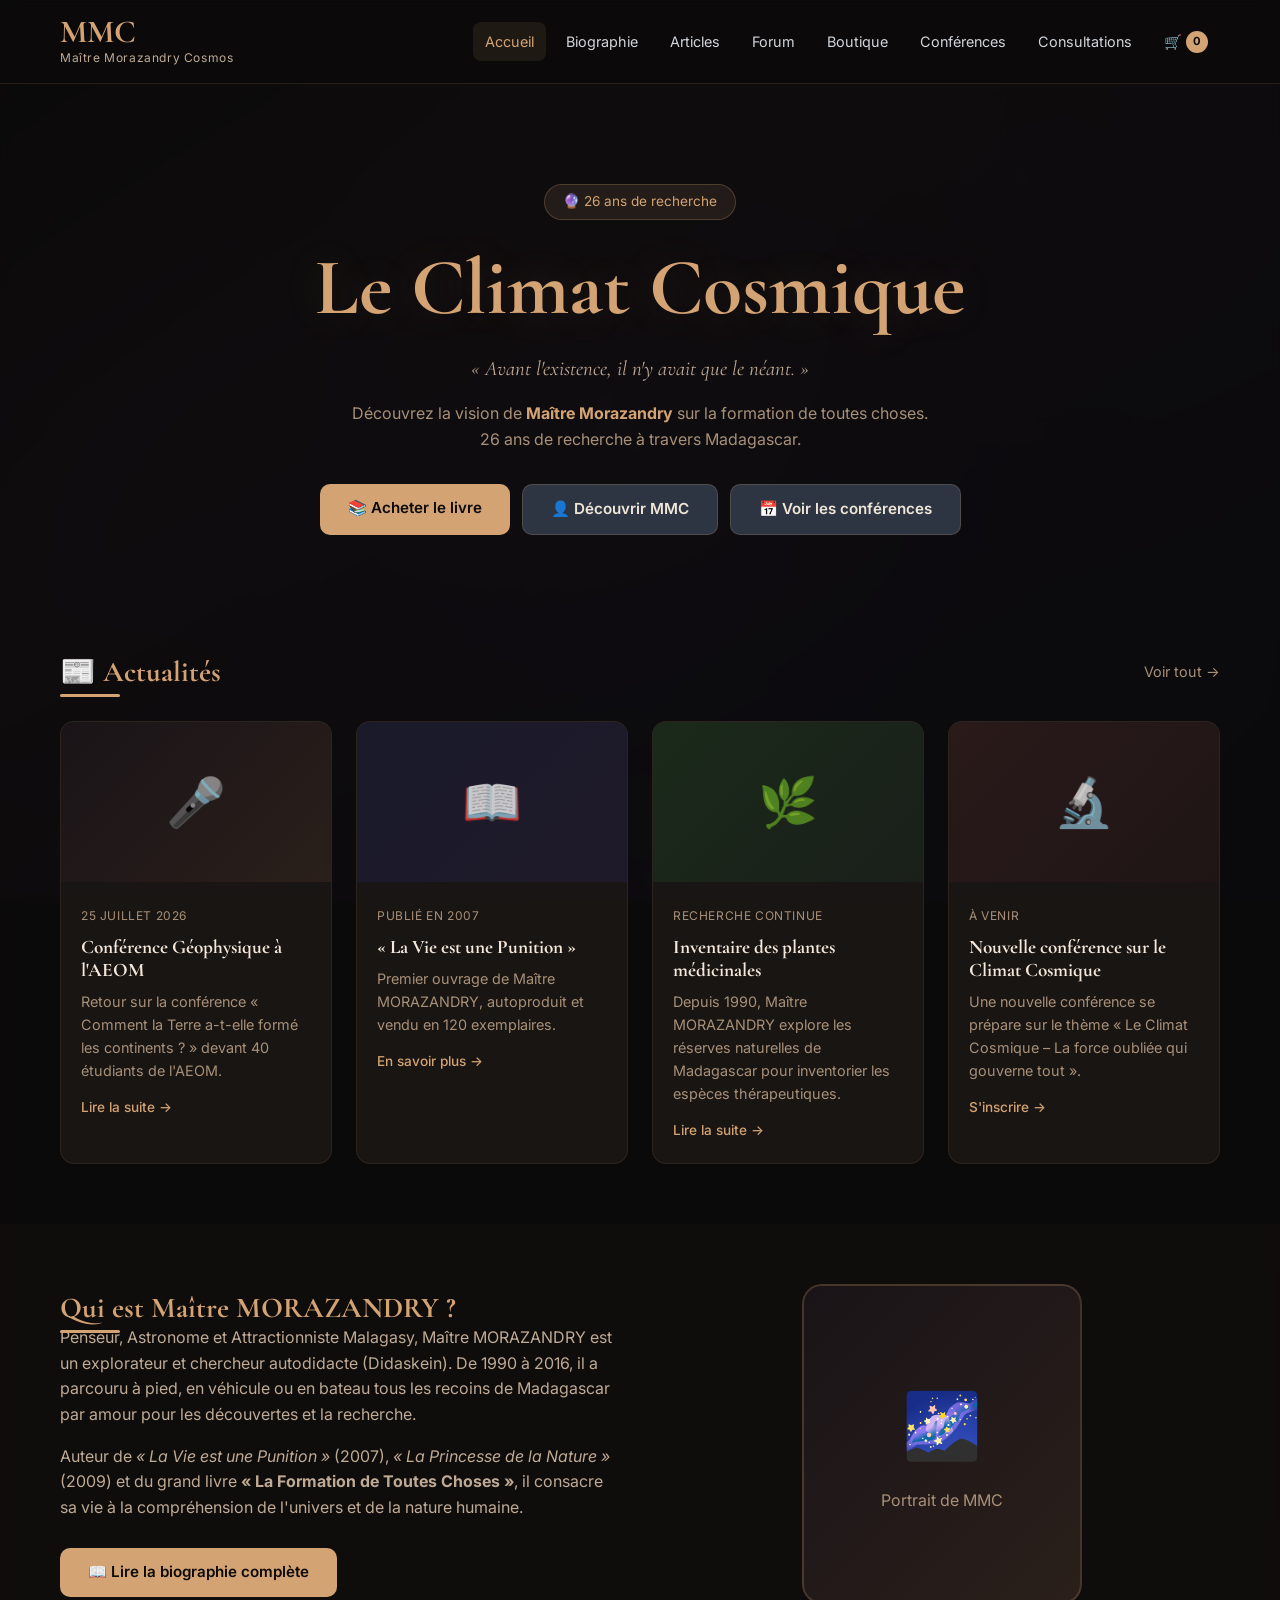
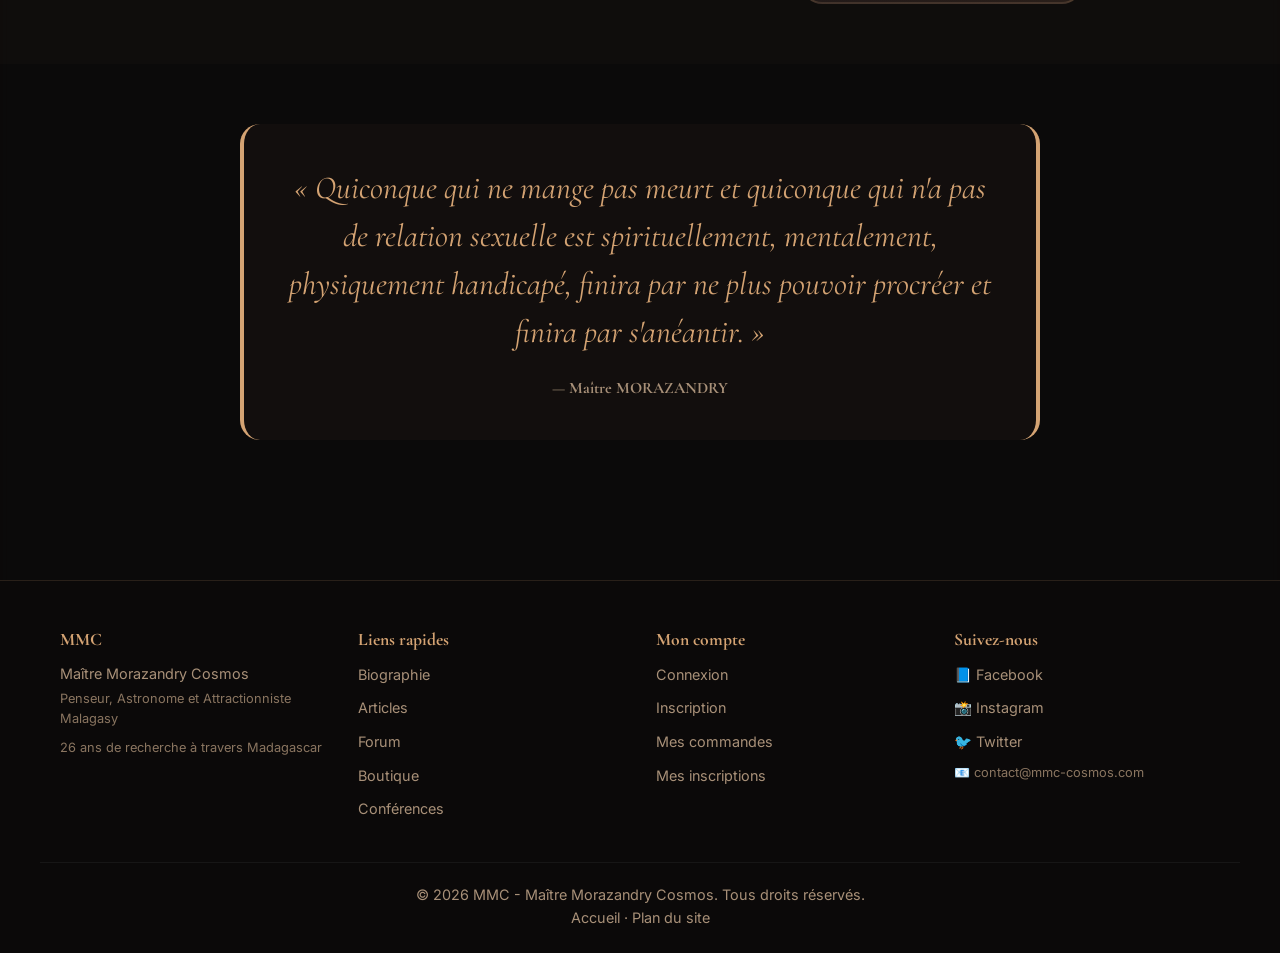
==== index.html @ 9c2a75f8 "Add files via upload" ====
<!DOCTYPE html>
<html lang="fr">
<head>
    <meta charset="UTF-8">
    <meta name="viewport" content="width=device-width, initial-scale=1.0">
    <meta name="description" content="MMC - Maître Morazandry Cosmos. Penseur, Astronome et Attractionniste Malagasy. 26 ans de recherche à travers Madagascar.">
    <meta name="keywords" content="Maître Morazandry, MMC, cosmologie, géophysique, philosophie, sagesse malgache, climat cosmique">
    <meta property="og:title" content="MMC - Maître Morazandry Cosmos">
    <meta property="og:description" content="Découvrez la vision de Maître Morazandry sur la formation de toutes choses.">
    <meta property="og:image" content="images/og-image.jpg">
    <title>MMC - Maître Morazandry Cosmos</title>
    <link rel="stylesheet" href="css/style.css">
    <link href="https://fonts.googleapis.com/css2?family=Cormorant+Garamond:wght@400;600;700&family=Inter:wght@300;400;500;600&display=swap" rel="stylesheet">
</head>
<body>

    <!-- ===== FOND COSMIQUE ===== -->
    <div class="cosmic-bg" aria-hidden="true">
        <div class="nebula"></div>
        <div class="stars-layer-1"></div>
        <div class="stars-layer-2"></div>
        <div class="exploration-glow"></div>
    </div>

    <!-- ===== CONTENU ===== -->
    <div class="content-overlay">

        <!-- HEADER -->
        <header class="site-header">
            <div class="container header-inner">
                <div class="logo">
                    <a href="index.html" aria-label="Accueil MMC">
                        <span class="logo-title">MMC</span>
                        <span class="logo-sub">Maître Morazandry Cosmos</span>
                    </a>
                </div>

                <nav class="main-nav" aria-label="Navigation principale">
                    <a href="index.html" class="nav-link active">Accueil</a>
                    <a href="biographie.html" class="nav-link">Biographie</a>
                    <a href="#" class="nav-link">Articles</a>
                    <a href="#" class="nav-link">Forum</a>
                    <a href="#" class="nav-link">Boutique</a>
                    <a href="#" class="nav-link">Conférences</a>
                    <a href="#" class="nav-link">Consultations</a>
                    <a href="#" class="nav-link cart-link" aria-label="Panier">🛒 <span class="cart-count">0</span></a>
                </nav>

                <button class="mobile-toggle" aria-label="Menu" onclick="toggleMenu()">☰</button>
            </div>

            <!-- Menu mobile -->
            <div class="mobile-menu" id="mobileMenu">
                <a href="index.html">Accueil</a>
                <a href="biographie.html">Biographie</a>
                <a href="#">Articles</a>
                <a href="#">Forum</a>
                <a href="#">Boutique</a>
                <a href="#">Conférences</a>
                <a href="#">Consultations</a>
            </div>
        </header>

        <!-- HERO -->
        <section class="hero">
            <div class="container">
                <span class="hero-badge">🔮 26 ans de recherche</span>
                <h1 class="hero-title">Le Climat Cosmique</h1>
                <p class="hero-quote">« Avant l'existence, il n'y avait que le néant. »</p>
                <p class="hero-text">
                    Découvrez la vision de <strong>Maître Morazandry</strong> sur la formation de toutes choses.<br>
                    26 ans de recherche à travers Madagascar.
                </p>
                <div class="hero-actions">
                    <a href="#" class="btn btn-primary">📚 Acheter le livre</a>
                    <a href="biographie.html" class="btn btn-secondary">👤 Découvrir MMC</a>
                    <a href="#" class="btn btn-secondary">📅 Voir les conférences</a>
                </div>
            </div>
        </section>

        <!-- ACTUALITÉS -->
        <section class="section">
            <div class="container">
                <div class="section-header">
                    <h2 class="section-title">📰 Actualités</h2>
                    <a href="#" class="section-link">Voir tout →</a>
                </div>

                <div class="news-grid">
                    <!-- Actualité 1 -->
                    <article class="news-card">
                        <div class="news-image" style="background: linear-gradient(135deg, #1a1418, #2a1f1a);">
                            <span class="news-emoji">🎤</span>
                        </div>
                        <div class="news-body">
                            <span class="news-date">25 Juillet 2026</span>
                            <h3 class="news-title">Conférence Géophysique à l'AEOM</h3>
                            <p class="news-excerpt">
                                Retour sur la conférence « Comment la Terre a-t-elle formé les continents ? » devant 40 étudiants de l'AEOM.
                            </p>
                            <a href="#" class="news-link">Lire la suite →</a>
                        </div>
                    </article>

                    <!-- Actualité 2 -->
                    <article class="news-card">
                        <div class="news-image" style="background: linear-gradient(135deg, #1a1a2a, #1f1a2a);">
                            <span class="news-emoji">📖</span>
                        </div>
                        <div class="news-body">
                            <span class="news-date">Publié en 2007</span>
                            <h3 class="news-title">« La Vie est une Punition »</h3>
                            <p class="news-excerpt">
                                Premier ouvrage de Maître MORAZANDRY, autoproduit et vendu en 120 exemplaires.
                            </p>
                            <a href="#" class="news-link">En savoir plus →</a>
                        </div>
                    </article>

                    <!-- Actualité 3 -->
                    <article class="news-card">
                        <div class="news-image" style="background: linear-gradient(135deg, #1a2a1a, #1a1f1a);">
                            <span class="news-emoji">🌿</span>
                        </div>
                        <div class="news-body">
                            <span class="news-date">Recherche continue</span>
                            <h3 class="news-title">Inventaire des plantes médicinales</h3>
                            <p class="news-excerpt">
                                Depuis 1990, Maître MORAZANDRY explore les réserves naturelles de Madagascar pour inventorier les espèces thérapeutiques.
                            </p>
                            <a href="#" class="news-link">Lire la suite →</a>
                        </div>
                    </article>

                    <!-- Actualité 4 -->
                    <article class="news-card">
                        <div class="news-image" style="background: linear-gradient(135deg, #2a1a1a, #1f1515);">
                            <span class="news-emoji">🔬</span>
                        </div>
                        <div class="news-body">
                            <span class="news-date">À venir</span>
                            <h3 class="news-title">Nouvelle conférence sur le Climat Cosmique</h3>
                            <p class="news-excerpt">
                                Une nouvelle conférence se prépare sur le thème « Le Climat Cosmique – La force oubliée qui gouverne tout ».
                            </p>
                            <a href="#" class="news-link">S'inscrire →</a>
                        </div>
                    </article>
                </div>
            </div>
        </section>

        <!-- PRÉSENTATION MMC -->
        <section class="section section-presentation">
            <div class="container">
                <div class="presentation-grid">
                    <div class="presentation-text">
                        <h2 class="section-title">Qui est Maître MORAZANDRY ?</h2>
                        <p>
                            Penseur, Astronome et Attractionniste Malagasy, Maître MORAZANDRY est un explorateur et chercheur autodidacte (Didaskein).
                            De 1990 à 2016, il a parcouru à pied, en véhicule ou en bateau tous les recoins de Madagascar par amour pour les découvertes et la recherche.
                        </p>
                        <p>
                            Auteur de <em>« La Vie est une Punition »</em> (2007), <em>« La Princesse de la Nature »</em> (2009) et du grand livre
                            <strong>« La Formation de Toutes Choses »</strong>, il consacre sa vie à la compréhension de l'univers et de la nature humaine.
                        </p>
                        <a href="biographie.html" class="btn btn-primary">📖 Lire la biographie complète</a>
                    </div>
                    <div class="presentation-image">
                        <div class="portrait-placeholder">
                            <span>🌌</span>
                            <p>Portrait de MMC</p>
                        </div>
                    </div>
                </div>
            </div>
        </section>

        <!-- CITATION -->
        <section class="section section-quote">
            <div class="container">
                <blockquote class="big-quote">
                    « Quiconque qui ne mange pas meurt et quiconque qui n'a pas de relation sexuelle est spirituellement, mentalement, physiquement handicapé, finira par ne plus pouvoir procréer et finira par s'anéantir. »
                    <footer>— <strong>Maître MORAZANDRY</strong></footer>
                </blockquote>
            </div>
        </section>

        <!-- FOOTER -->
        <footer class="site-footer">
            <div class="container footer-grid">
                <div>
                    <h4>MMC</h4>
                    <p>Maître Morazandry Cosmos</p>
                    <p class="footer-sub">Penseur, Astronome et Attractionniste Malagasy</p>
                    <p class="footer-small">26 ans de recherche à travers Madagascar</p>
                </div>
                <div>
                    <h4>Liens rapides</h4>
                    <ul>
                        <li><a href="biographie.html">Biographie</a></li>
                        <li><a href="#">Articles</a></li>
                        <li><a href="#">Forum</a></li>
                        <li><a href="#">Boutique</a></li>
                        <li><a href="#">Conférences</a></li>
                    </ul>
                </div>
                <div>
                    <h4>Mon compte</h4>
                    <ul>
                        <li><a href="#">Connexion</a></li>
                        <li><a href="#">Inscription</a></li>
                        <li><a href="#">Mes commandes</a></li>
                        <li><a href="#">Mes inscriptions</a></li>
                    </ul>
                </div>
                <div>
                    <h4>Suivez-nous</h4>
                    <ul>
                        <li><a href="#">📘 Facebook</a></li>
                        <li><a href="#">📸 Instagram</a></li>
                        <li><a href="#">🐦 Twitter</a></li>
                    </ul>
                    <p class="footer-small">📧 contact@mmc-cosmos.com</p>
                </div>
            </div>
            <div class="container footer-bottom">
                <p>© 2026 MMC - Maître Morazandry Cosmos. Tous droits réservés.</p>
                <p><a href="#">Accueil</a> · <a href="sitemap.xml">Plan du site</a></p>
            </div>
        </footer>

    </div>

    <script src="js/script.js"></script>
</body>
</html>
---- css/style.css ----
/* ===== RESET ===== */
* {
    margin: 0;
    padding: 0;
    box-sizing: border-box;
}

html {
    scroll-behavior: smooth;
}

body {
    font-family: 'Inter', -apple-system, BlinkMacSystemFont, sans-serif;
    color: #f0e6d8;
    background: #0c0a0a;
    line-height: 1.6;
    overflow-x: hidden;
}

/* ===== TYPOGRAPHIE ===== */
h1, h2, h3, h4, h5, h6 {
    font-family: 'Cormorant Garamond', Georgia, serif;
    font-weight: 700;
    line-height: 1.2;
    color: #f5e7d9;
}

a {
    text-decoration: none;
    color: inherit;
    transition: color 0.2s ease;
}

/* ===== FOND COSMIQUE ===== */
.cosmic-bg {
    position: fixed;
    inset: 0;
    z-index: 0;
    background: linear-gradient(135deg, #0a0808 0%, #1a1418 30%, #0f0a1a 60%, #080c1a 100%);
    overflow: hidden;
}

.nebula {
    position: absolute;
    width: 100%;
    height: 100%;
    background: radial-gradient(ellipse at 20% 50%, rgba(120, 80, 200, 0.06) 0%, transparent 60%),
                radial-gradient(ellipse at 80% 20%, rgba(212, 163, 115, 0.05) 0%, transparent 50%),
                radial-gradient(ellipse at 50% 90%, rgba(70, 130, 220, 0.04) 0%, transparent 50%);
    animation: nebulaDrift 40s ease-in-out infinite alternate;
}

@keyframes nebulaDrift {
    0% { transform: translateX(-5%) scale(1); opacity: 0.6; }
    50% { transform: translateX(5%) scale(1.1); opacity: 1; }
    100% { transform: translateX(-3%) scale(0.95); opacity: 0.7; }
}

.stars-layer-1 {
    position: absolute;
    inset: 0;
    background-image: radial-gradient(2px 2px at 10% 10%, rgba(255,255,255,0.15) 50%, transparent),
                      radial-gradient(2px 2px at 25% 80%, rgba(255,255,255,0.10) 50%, transparent),
                      radial-gradient(1px 1px at 50% 20%, rgba(255,255,255,0.20) 50%, transparent),
                      radial-gradient(1.5px 1.5px at 75% 60%, rgba(255,255,255,0.12) 50%, transparent),
                      radial-gradient(2px 2px at 90% 40%, rgba(255,255,255,0.08) 50%, transparent),
                      radial-gradient(1px 1px at 5% 95%, rgba(255,255,255,0.18) 50%, transparent),
                      radial-gradient(1px 1px at 60% 70%, rgba(255,255,255,0.10) 50%, transparent),
                      radial-gradient(1.5px 1.5px at 40% 10%, rgba(255,255,255,0.14) 50%, transparent);
    background-size: 200% 200%;
    animation: driftStars 80s linear infinite;
    opacity: 0.6;
}

.stars-layer-2 {
    position: absolute;
    inset: 0;
    background-image: radial-gradient(1px 1px at 15% 30%, rgba(255,255,255,0.20) 50%, transparent),
                      radial-gradient(1px 1px at 45% 55%, rgba(255,255,255,0.15) 50%, transparent),
                      radial-gradient(1px 1px at 70% 15%, rgba(255,255,255,0.25) 50%, transparent),
                      radial-gradient(1px 1px at 85% 80%, rgba(255,255,255,0.12) 50%, transparent),
                      radial-gradient(1px 1px at 30% 90%, rgba(255,255,255,0.18) 50%, transparent),
                      radial-gradient(1px 1px at 55% 40%, rgba(255,255,255,0.08) 50%, transparent);
    background-size: 150% 150%;
    animation: driftStars 40s linear infinite reverse;
    opacity: 0.4;
}

@keyframes driftStars {
    0% { background-position: 0% 0%; }
    100% { background-position: 100% 100%; }
}

.exploration-glow {
    position: absolute;
    width: 600px;
    height: 600px;
    border-radius: 50%;
    background: radial-gradient(circle, rgba(212, 163, 115, 0.04) 0%, transparent 70%);
    top: 50%;
    left: 50%;
    transform: translate(-50%, -50%);
    animation: pulseGlow 8s ease-in-out infinite;
    pointer-events: none;
}

@keyframes pulseGlow {
    0%, 100% { transform: translate(-50%, -50%) scale(1); opacity: 0.5; }
    50% { transform: translate(-50%, -50%) scale(1.3); opacity: 1; }
}

/* ===== OVERLAY ===== */
.content-overlay {
    position: relative;
    z-index: 10;
    background: rgba(12, 10, 10, 0.80);
    backdrop-filter: blur(4px);
    -webkit-backdrop-filter: blur(4px);
    min-height: 100vh;
}

/* ===== CONTAINER ===== */
.container {
    max-width: 1200px;
    margin: 0 auto;
    padding: 0 20px;
}

/* ===== HEADER ===== */
.site-header {
    background: rgba(12, 10, 10, 0.9);
    border-bottom: 1px solid rgba(212, 163, 115, 0.15);
    padding: 16px 0;
    position: sticky;
    top: 0;
    z-index: 100;
    backdrop-filter: blur(10px);
}

.header-inner {
    display: flex;
    justify-content: space-between;
    align-items: center;
}

.logo a {
    display: flex;
    flex-direction: column;
}

.logo-title {
    font-family: 'Cormorant Garamond', serif;
    font-size: 2rem;
    font-weight: 700;
    color: #d4a373;
    line-height: 1;
}

.logo-sub {
    font-size: 0.75rem;
    color: #bfaa95;
    letter-spacing: 0.05em;
}

.main-nav {
    display: flex;
    align-items: center;
    gap: 8px;
}

.nav-link {
    color: #d1d5db;
    font-size: 0.9rem;
    padding: 8px 12px;
    border-radius: 8px;
    transition: all 0.2s ease;
    position: relative;
}

.nav-link:hover {
    color: #d4a373;
    background: rgba(212, 163, 115, 0.08);
}

.nav-link.active {
    color: #d4a373;
    background: rgba(212, 163, 115, 0.1);
}

.cart-link {
    display: flex;
    align-items: center;
    gap: 4px;
}

.cart-count {
    background: #d4a373;
    color: #0c0a0a;
    font-size: 0.7rem;
    font-weight: 700;
    padding: 2px 7px;
    border-radius: 9999px;
}

.mobile-toggle {
    display: none;
    background: none;
    border: none;
    color: #d4a373;
    font-size: 1.8rem;
    cursor: pointer;
}

.mobile-menu {
    display: none;
    flex-direction: column;
    padding: 12px 20px;
    background: rgba(12, 10, 10, 0.95);
    border-top: 1px solid rgba(212, 163, 115, 0.1);
}

.mobile-menu a {
    padding: 10px 0;
    color: #d1d5db;
    border-bottom: 1px solid rgba(255, 255, 255, 0.05);
}

.mobile-menu a:hover {
    color: #d4a373;
}

/* ===== HERO ===== */
.hero {
    padding: 100px 0 60px;
    text-align: center;
    position: relative;
}

.hero-badge {
    display: inline-block;
    background: rgba(212, 163, 115, 0.1);
    border: 1px solid rgba(212, 163, 115, 0.25);
    color: #d4a373;
    font-size: 0.85rem;
    padding: 6px 18px;
    border-radius: 9999px;
    margin-bottom: 20px;
}

.hero-title {
    font-size: clamp(2.5rem, 7vw, 5rem);
    color: #d4a373;
    margin-bottom: 16px;
    text-shadow: 0 0 40px rgba(212, 163, 115, 0.15);
}

.hero-quote {
    font-family: 'Cormorant Garamond', serif;
    font-style: italic;
    font-size: 1.3rem;
    color: #bfaa95;
    margin-bottom: 16px;
}

.hero-text {
    max-width: 640px;
    margin: 0 auto 32px;
    color: #a89078;
}

.hero-text strong {
    color: #d4a373;
}

.hero-actions {
    display: flex;
    flex-wrap: wrap;
    justify-content: center;
    gap: 12px;
}

/* ===== BOUTONS ===== */
.btn {
    display: inline-block;
    padding: 12px 28px;
    border-radius: 10px;
    font-weight: 600;
    font-size: 0.95rem;
    transition: all 0.2s ease;
    cursor: pointer;
    border: none;
}

.btn-primary {
    background: #d4a373;
    color: #0c0a0a;
}

.btn-primary:hover {
    background: #e5b888;
    transform: translateY(-2px);
    box-shadow: 0 8px 20px -6px rgba(212, 163, 115, 0.4);
}

.btn-secondary {
    background: rgba(55, 65, 81, 0.8);
    color: #f0e6d8;
    border: 1px solid rgba(212, 163, 115, 0.2);
}

.btn-secondary:hover {
    background: rgba(75, 85, 99, 0.9);
    border-color: rgba(212, 163, 115, 0.4);
    transform: translateY(-2px);
}

/* ===== SECTIONS ===== */
.section {
    padding: 60px 0;
}

.section-header {
    display: flex;
    justify-content: space-between;
    align-items: center;
    margin-bottom: 32px;
}

.section-title {
    font-size: 1.8rem;
    color: #d4a373;
    position: relative;
    display: inline-block;
}

.section-title::after {
    content: '';
    position: absolute;
    bottom: -8px;
    left: 0;
    width: 60px;
    height: 3px;
    background: #d4a373;
    border-radius: 4px;
}

.section-link {
    color: #a89078;
    font-size: 0.9rem;
}

.section-link:hover {
    color: #d4a373;
}

/* ===== ACTUALITÉS ===== */
.news-grid {
    display: grid;
    grid-template-columns: repeat(auto-fit, minmax(260px, 1fr));
    gap: 24px;
}

.news-card {
    background: rgba(30, 26, 23, 0.8);
    border: 1px solid rgba(212, 163, 115, 0.1);
    border-radius: 14px;
    overflow: hidden;
    transition: all 0.3s ease;
}

.news-card:hover {
    transform: translateY(-4px);
    border-color: rgba(212, 163, 115, 0.3);
    box-shadow: 0 12px 30px -10px rgba(212, 163, 115, 0.2);
}

.news-image {
    height: 160px;
    display: flex;
    align-items: center;
    justify-content: center;
}

.news-emoji {
    font-size: 3rem;
    opacity: 0.8;
}

.news-body {
    padding: 20px;
}

.news-date {
    font-size: 0.75rem;
    color: #a89078;
    text-transform: uppercase;
    letter-spacing: 0.05em;
}

.news-title {
    font-size: 1.2rem;
    color: #f5e7d9;
    margin: 8px 0;
}

.news-excerpt {
    font-size: 0.9rem;
    color: #a89078;
    margin-bottom: 12px;
}

.news-link {
    font-size: 0.85rem;
    color: #d4a373;
    font-weight: 500;
}

.news-link:hover {
    color: #e5b888;
}

/* ===== PRÉSENTATION ===== */
.section-presentation {
    background: rgba(20, 16, 14, 0.5);
}

.presentation-grid {
    display: grid;
    grid-template-columns: 1fr 1fr;
    gap: 48px;
    align-items: center;
}

.presentation-text p {
    color: #bfaa95;
    margin-bottom: 16px;
}

.presentation-text .btn {
    margin-top: 12px;
}

.presentation-image {
    display: flex;
    justify-content: center;
}

.portrait-placeholder {
    width: 280px;
    height: 320px;
    background: linear-gradient(135deg, #1a1418, #2a1f1a);
    border: 2px solid rgba(212, 163, 115, 0.2);
    border-radius: 20px;
    display: flex;
    flex-direction: column;
    align-items: center;
    justify-content: center;
    color: #a89078;
}

.portrait-placeholder span {
    font-size: 4rem;
    margin-bottom: 12px;
}

/* ===== CITATION ===== */
.section-quote {
    text-align: center;
}

.big-quote {
    font-family: 'Cormorant Garamond', serif;
    font-size: clamp(1.3rem, 3vw, 2rem);
    font-style: italic;
    color: #d4a373;
    max-width: 800px;
    margin: 0 auto;
    line-height: 1.5;
    padding: 40px;
    border-left: 4px solid #d4a373;
    border-right: 4px solid #d4a373;
    border-radius: 20px;
    background: rgba(212, 163, 115, 0.03);
}

.big-quote footer {
    font-size: 1rem;
    color: #a89078;
    margin-top: 20px;
    font-style: normal;
}

/* ===== PAGE BANNIÈRE ===== */
.page-banner {
    padding: 80px 0 40px;
    text-align: center;
    background: linear-gradient(180deg, rgba(212, 163, 115, 0.05), transparent);
}

.page-title {
    font-size: clamp(2.5rem, 6vw, 4rem);
    color: #d4a373;
    margin-bottom: 12px;
}

.page-subtitle {
    color: #bfaa95;
    font-size: 1.1rem;
}

/* ===== BIOGRAPHIE ===== */
.bio-container {
    max-width: 900px;
}

.bio-intro {
    display: flex;
    gap: 32px;
    align-items: flex-start;
    margin-bottom: 48px;
}

.bio-portrait {
    flex-shrink: 0;
    width: 200px;
    height: 240px;
    background: linear-gradient(135deg, #1a1418, #2a1f1a);
    border: 2px solid rgba(212, 163, 115, 0.2);
    border-radius: 16px;
    display: flex;
    flex-direction: column;
    align-items: center;
    justify-content: center;
    color: #a89078;
    font-size: 0.8rem;
    text-align: center;
    padding: 10px;
}

.bio-portrait span {
    font-size: 3rem;
    margin-bottom: 8px;
}

.bio-intro-text p {
    color: #bfaa95;
    margin-bottom: 16px;
}

.bio-block {
    margin-bottom: 40px;
}

.bio-block h2 {
    font-size: 1.6rem;
    color: #d4a373;
    margin-bottom: 16px;
    padding-bottom: 8px;
    border-bottom: 1px solid rgba(212, 163, 115, 0.15);
}

.bio-block p {
    color: #bfaa95;
    margin-bottom: 16px;
}

.bio-list {
    list-style: none;
    padding: 0;
    margin: 16px 0;
}

.bio-list li {
    padding: 8px 0 8px 28px;
    position: relative;
    color: #bfaa95;
    border-bottom: 1px solid rgba(255, 255, 255, 0.04);
}

.bio-list li::before {
    content: '✦';
    position: absolute;
    left: 0;
    color: #d4a373;
}

.bio-list li strong {
    color: #f5e7d9;
}

.bio-quote {
    margin: 48px 0;
    padding: 32px;
    background: rgba(212, 163, 115, 0.05);
    border-left: 4px solid #d4a373;
    border-radius: 12px;
}

.bio-quote blockquote {
    font-family: 'Cormorant Garamond', serif;
    font-style: italic;
    font-size: 1.2rem;
    color: #d4a373;
    line-height: 1.6;
}

.bio-quote footer {
    margin-top: 16px;
    font-style: normal;
    color: #a89078;
    font-size: 0.9rem;
}

.bio-back {
    margin-top: 48px;
    text-align: center;
}

/* ===== FOOTER ===== */
.site-footer {
    background: rgba(12, 10, 10, 0.95);
    border-top: 1px solid rgba(212, 163, 115, 0.15);
    padding: 48px 0 24px;
    margin-top: 80px;
}

.footer-grid {
    display: grid;
    grid-template-columns: repeat(auto-fit, minmax(200px, 1fr));
    gap: 32px;
    margin-bottom: 32px;
}

.site-footer h4 {
    color: #d4a373;
    font-size: 1.1rem;
    margin-bottom: 12px;
}

.site-footer p {
    color: #a89078;
    font-size: 0.9rem;
}

.footer-sub {
    font-size: 0.8rem !important;
    color: #8a7560 !important;
    margin-top: 4px;
}

.footer-small {
    font-size: 0.8rem !important;
    color: #8a7560 !important;
    margin-top: 8px;
}

.site-footer ul {
    list-style: none;
}

.site-footer ul li {
    margin-bottom: 8px;
}

.site-footer ul a {
    color: #a89078;
    font-size: 0.9rem;
}

.site-footer ul a:hover {
    color: #d4a373;
}

.footer-bottom {
    border-top: 1px solid rgba(255, 255, 255, 0.05);
    padding-top: 20px;
    text-align: center;
    color: #6b7280;
    font-size: 0.85rem;
}

.footer-bottom a {
    color: #a89078;
}

.footer-bottom a:hover {
    color: #d4a373;
}

/* ===== RESPONSIVE ===== */
@media (max-width: 900px) {
    .main-nav {
        display: none;
    }

    .mobile-toggle {
        display: block;
    }

    .mobile-menu.active {
        display: flex;
    }

    .presentation-grid {
        grid-template-columns: 1fr;
    }

    .bio-intro {
        flex-direction: column;
        align-items: center;
        text-align: center;
    }
}

@media (max-width: 600px) {
    .hero {
        padding: 60px 0 40px;
    }

    .hero-title {
        font-size: 2.2rem;
    }

    .section {
        padding: 40px 0;
    }

    .hero-actions .btn {
        width: 100%;
        text-align: center;
    }
}
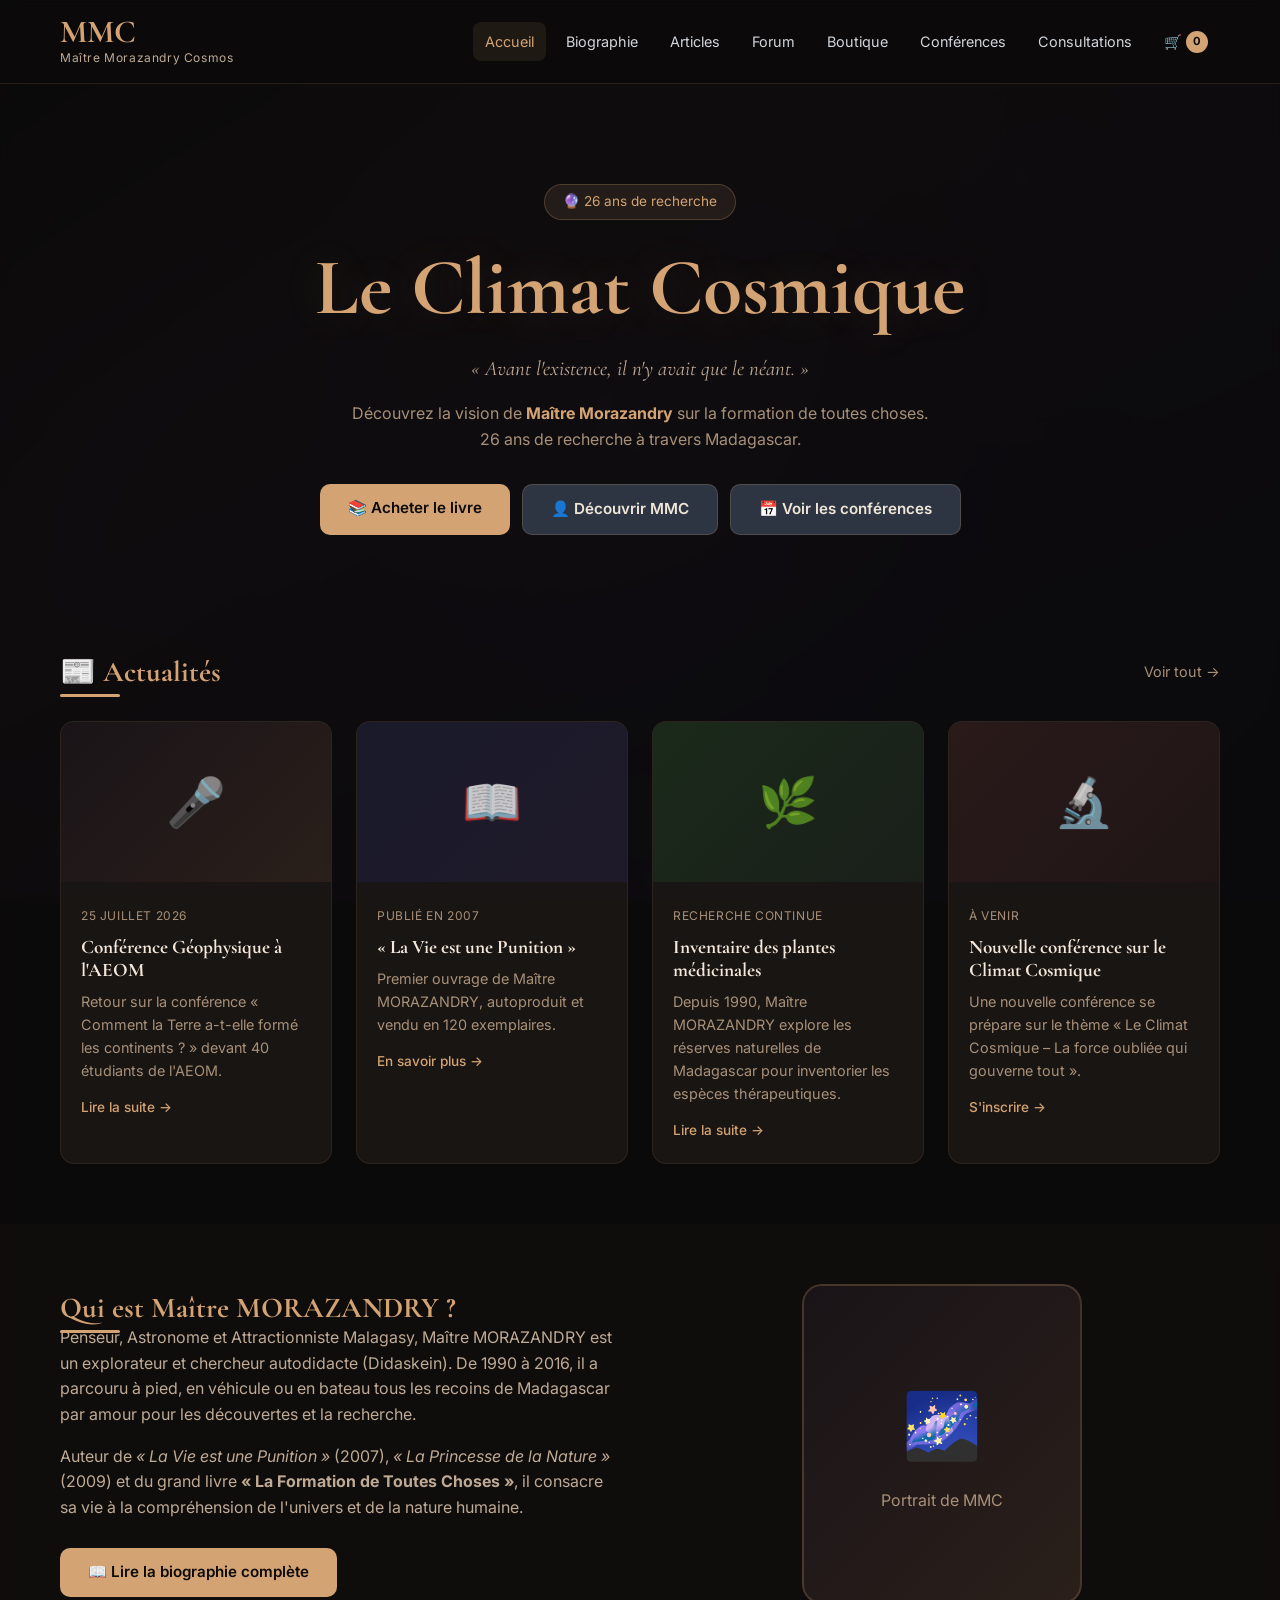
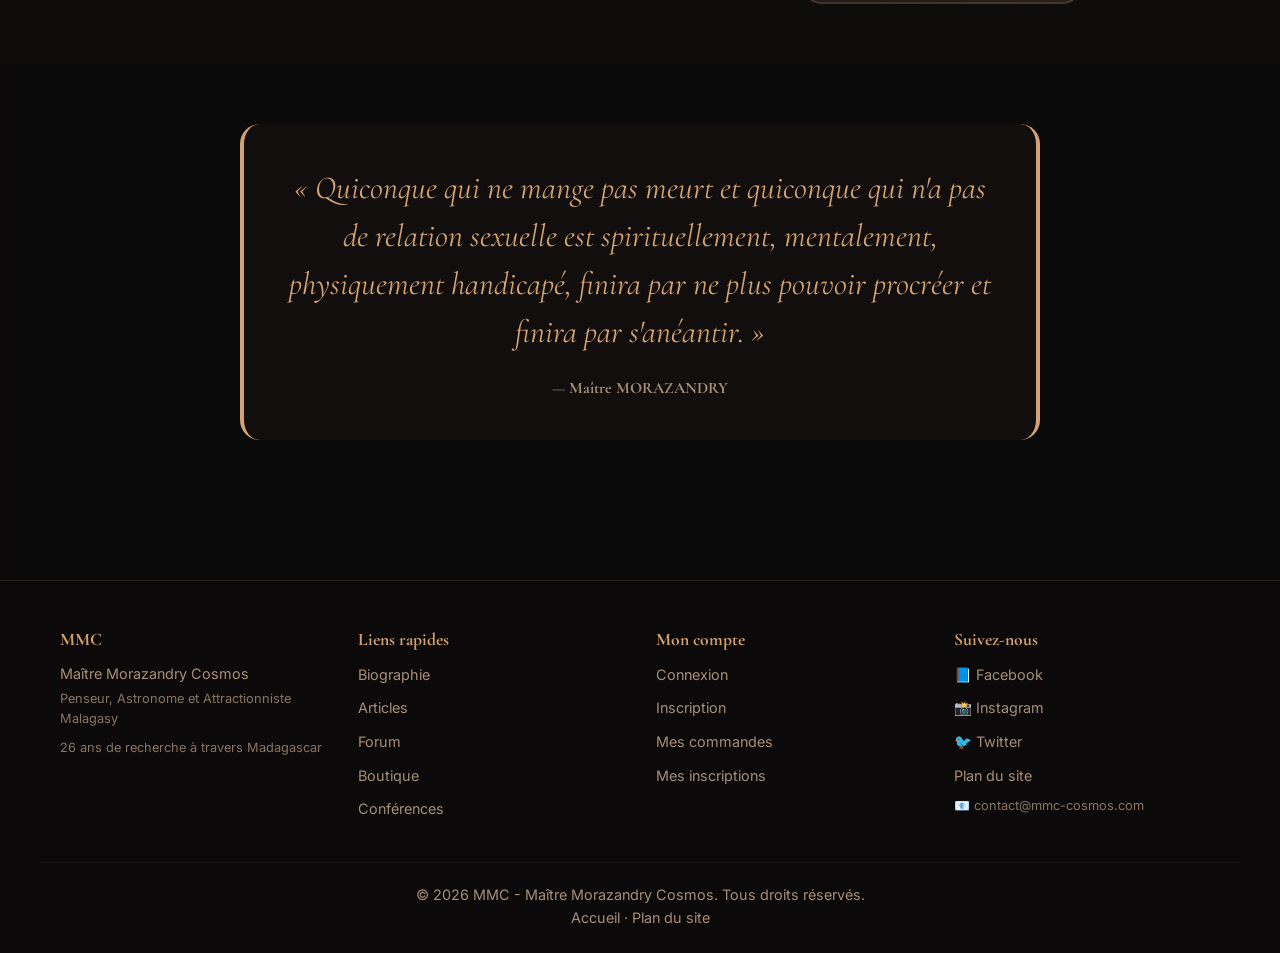
==== commit ab14d6c6: "Update index.html" ====
--- a/index.html
+++ b/index.html
@@ -11,6 +11,7 @@
     <title>MMC - Maître Morazandry Cosmos</title>
     <link rel="stylesheet" href="css/style.css">
     <link href="https://fonts.googleapis.com/css2?family=Cormorant+Garamond:wght@400;600;700&family=Inter:wght@300;400;500;600&display=swap" rel="stylesheet">
+<meta name="google-site-verification" content="6ykPJbggtJNhB-pc6BRE4VA4tt-X02X2fy1pJTt4bRk" />
 </head>
 <body>
 
@@ -221,6 +222,7 @@
                         <li><a href="#">📘 Facebook</a></li>
                         <li><a href="#">📸 Instagram</a></li>
                         <li><a href="#">🐦 Twitter</a></li>
+                        <a href="sitemap.html">Plan du site</a>
                     </ul>
                     <p class="footer-small">📧 contact@mmc-cosmos.com</p>
                 </div>
@@ -235,4 +237,4 @@
 
     <script src="js/script.js"></script>
 </body>
-</html>+</html>
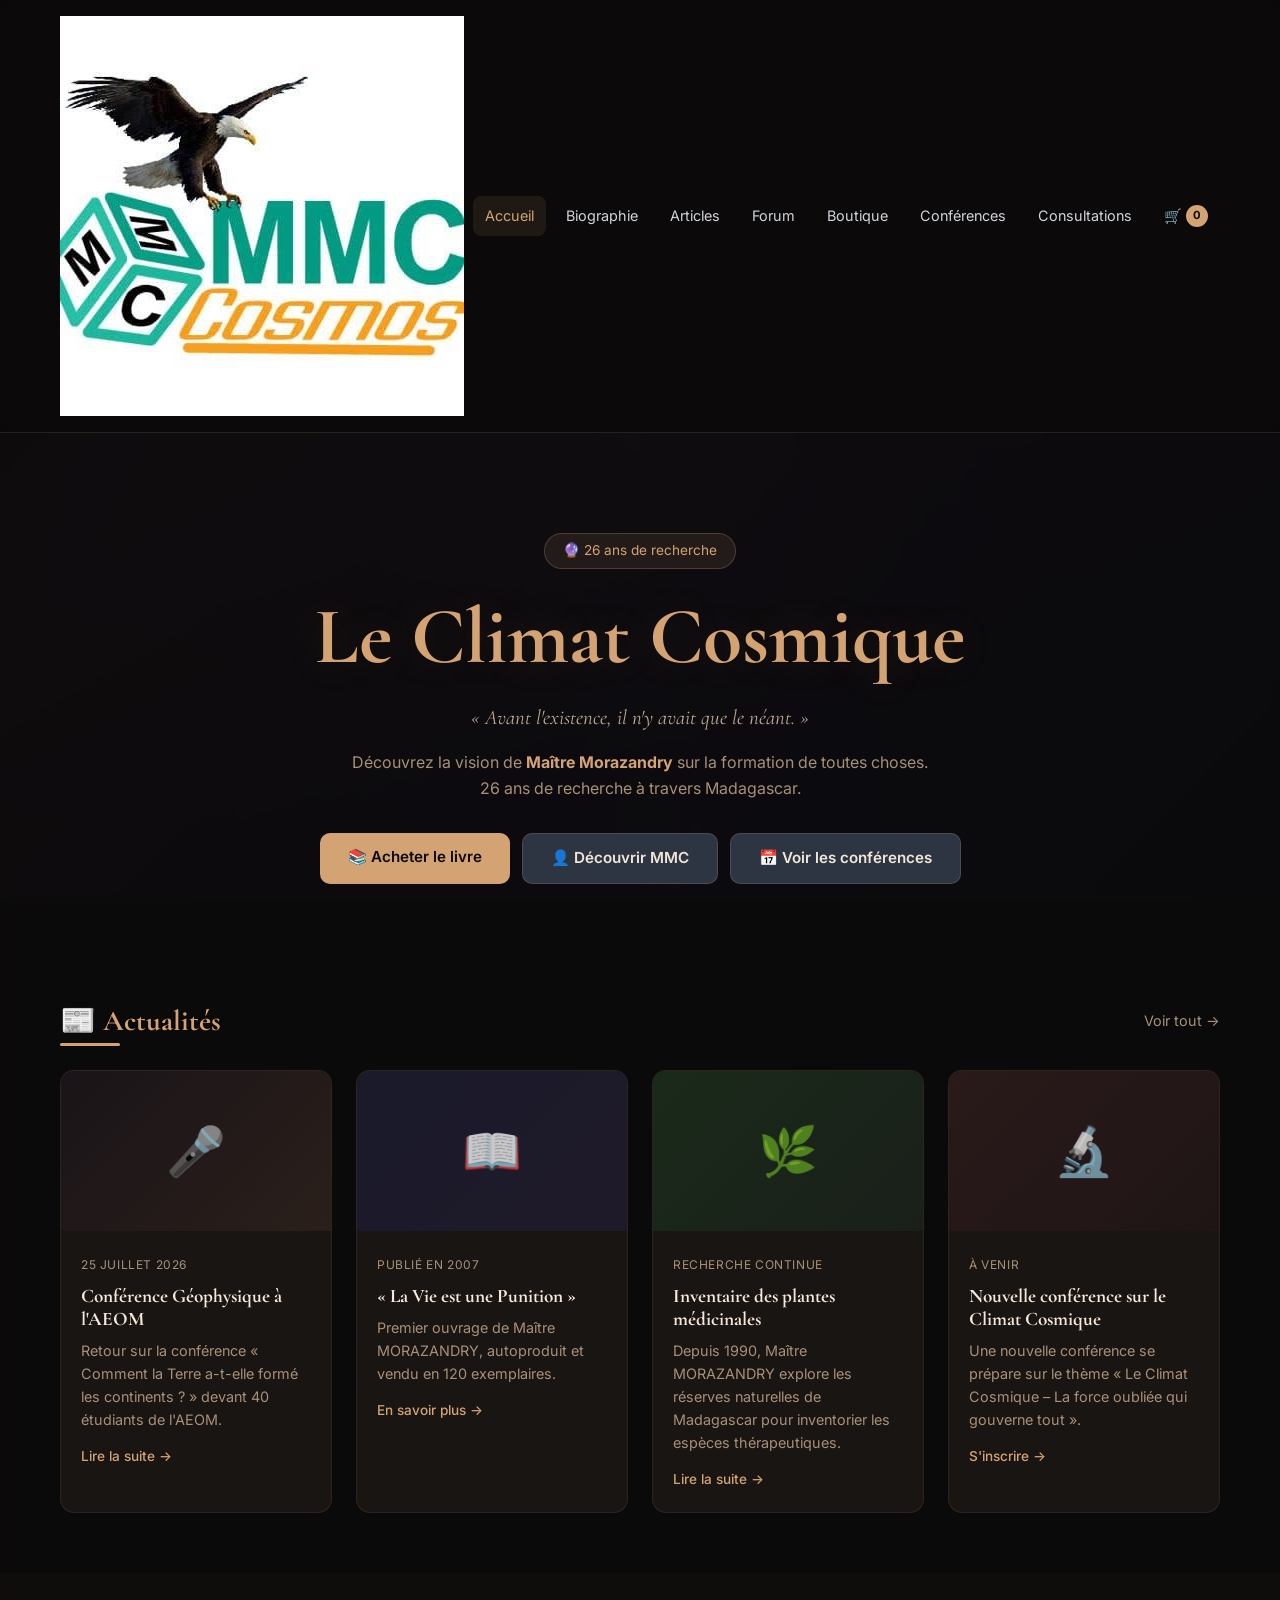
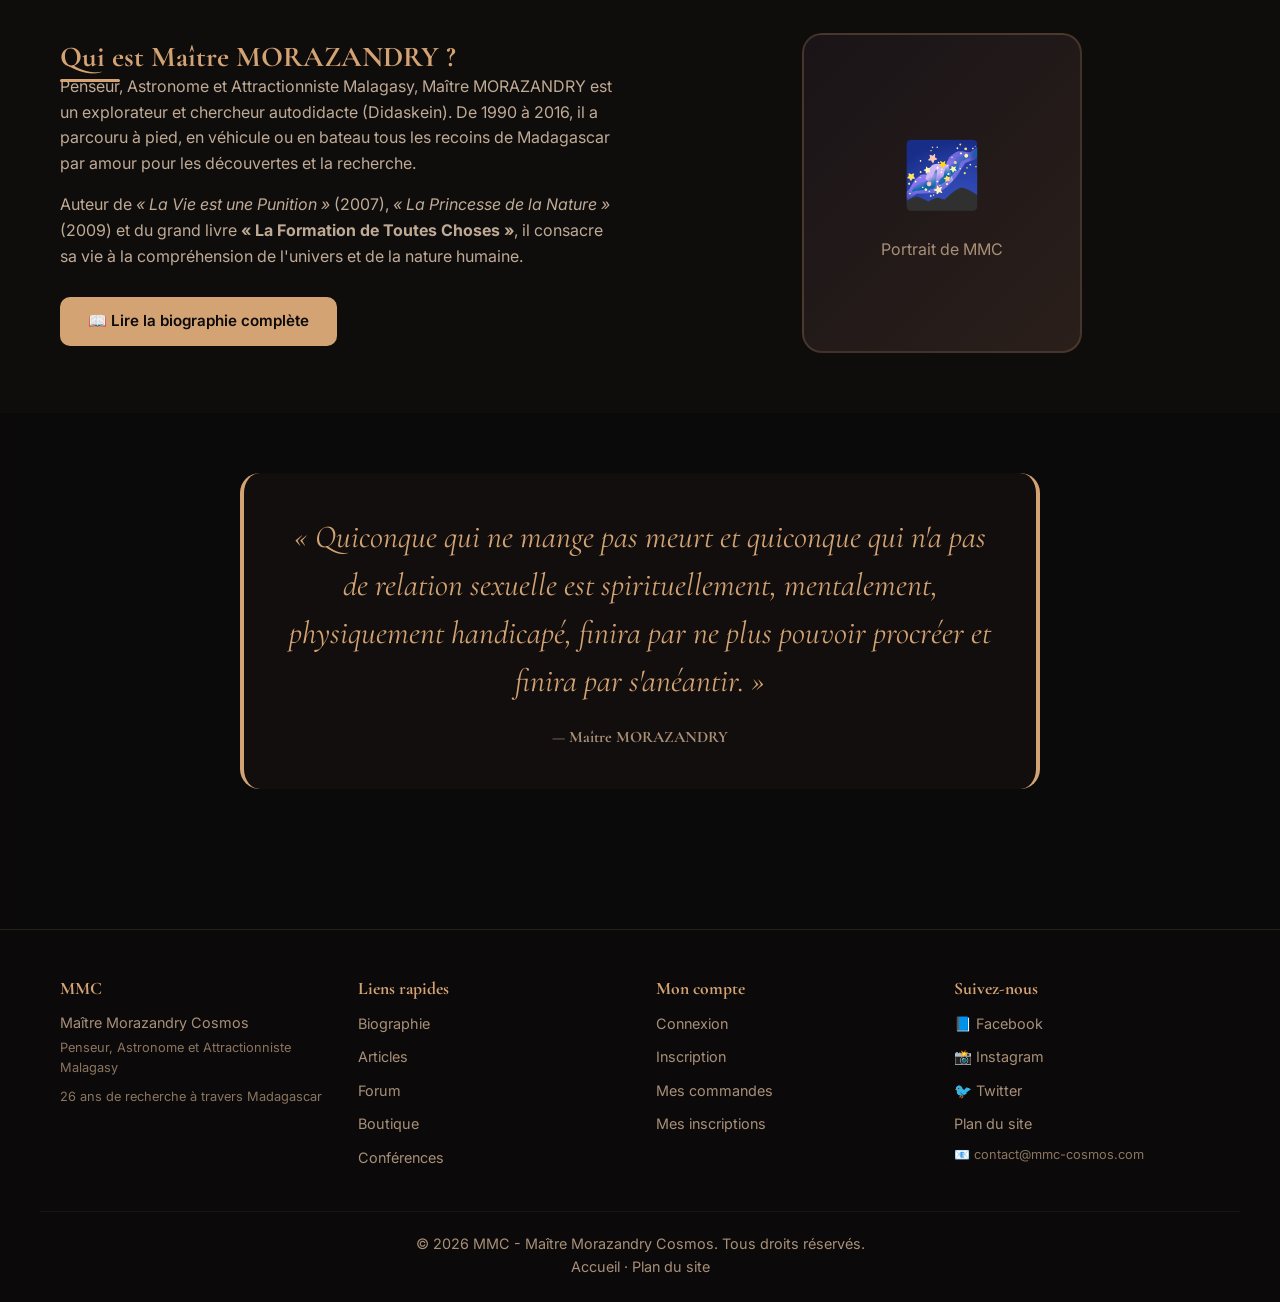
==== commit 278f7b8a: "Update index.html" ====
--- a/index.html
+++ b/index.html
@@ -31,8 +31,8 @@
             <div class="container header-inner">
                 <div class="logo">
                     <a href="index.html" aria-label="Accueil MMC">
-                        <span class="logo-title">MMC</span>
-                        <span class="logo-sub">Maître Morazandry Cosmos</span>
+                        <img src="images/logo.png" alt="MMC - Maître Morazandry Cosmos" class="logo-img">
+                        
                     </a>
                 </div>
 
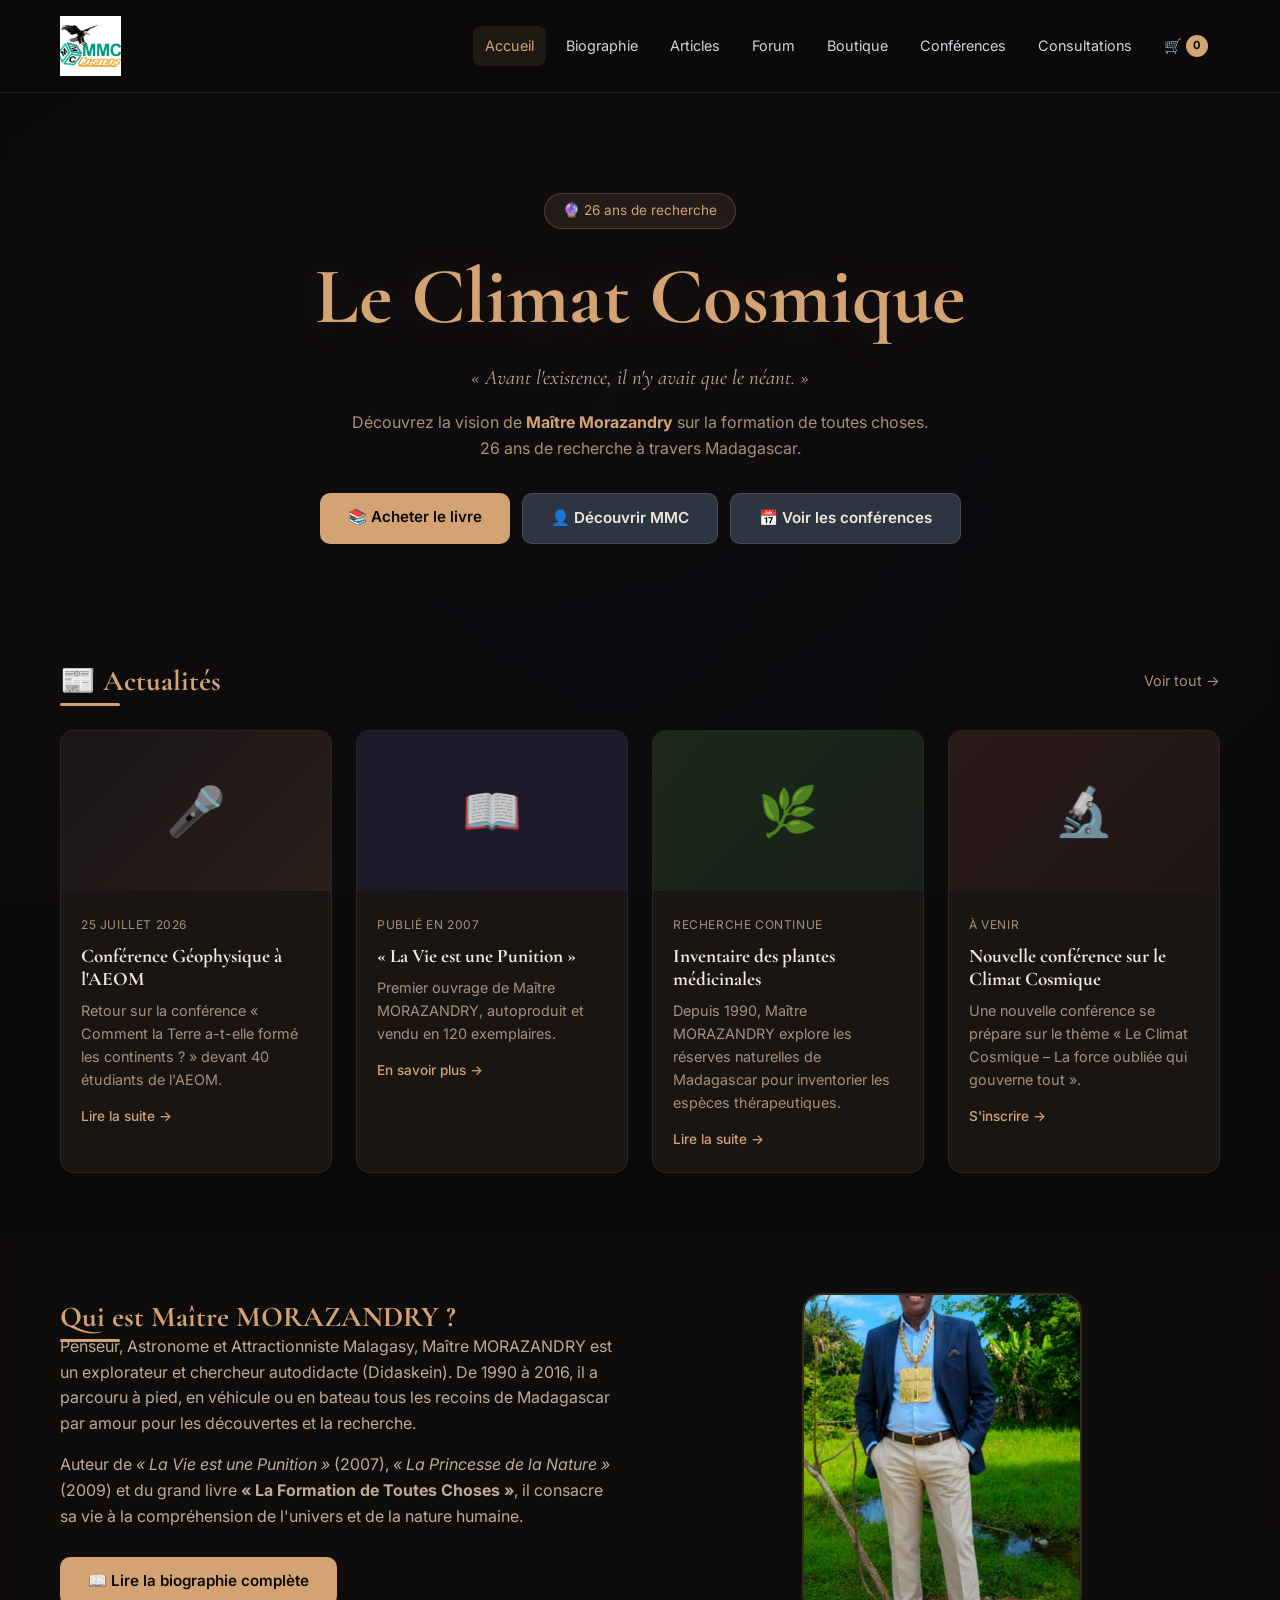
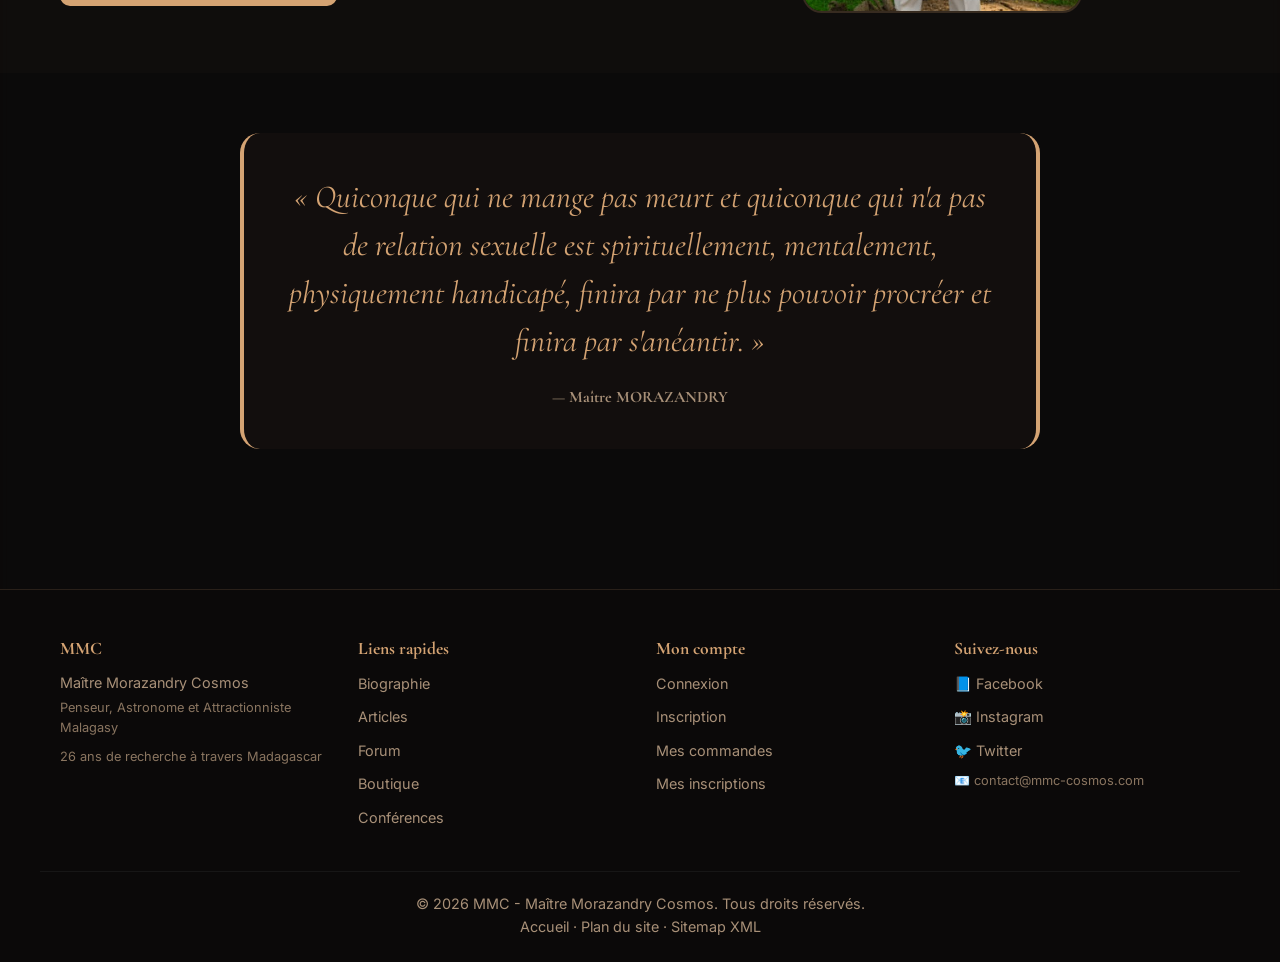
==== commit f47651f3: "Update index.html" ====
--- a/index.html
+++ b/index.html
@@ -7,11 +7,39 @@
     <meta name="keywords" content="Maître Morazandry, MMC, cosmologie, géophysique, philosophie, sagesse malgache, climat cosmique">
     <meta property="og:title" content="MMC - Maître Morazandry Cosmos">
     <meta property="og:description" content="Découvrez la vision de Maître Morazandry sur la formation de toutes choses.">
-    <meta property="og:image" content="images/og-image.jpg">
+    <meta property="og:image" content="https://jiressclawer-max.github.io/mmc-cosmos/images/og-image.jpg">
     <title>MMC - Maître Morazandry Cosmos</title>
     <link rel="stylesheet" href="css/style.css">
     <link href="https://fonts.googleapis.com/css2?family=Cormorant+Garamond:wght@400;600;700&family=Inter:wght@300;400;500;600&display=swap" rel="stylesheet">
-<meta name="google-site-verification" content="6ykPJbggtJNhB-pc6BRE4VA4tt-X02X2fy1pJTt4bRk" />
+    <meta name="google-site-verification" content="6ykPJbggtJNhB-pc6BRE4VA4tt-X02X2fy1pJTt4bRk" />
+
+    <style>
+        /* Optimisation des images */
+        .logo-img {
+            height: 60px;
+            width: auto;
+            display: block;
+        }
+        .portrait-img {
+            width: 280px;
+            height: 320px;
+            object-fit: cover;
+            border-radius: 20px;
+            border: 2px solid rgba(212, 163, 115, 0.2);
+        }
+        .portrait-placeholder {
+            width: 280px;
+            height: 320px;
+            background: linear-gradient(135deg, #1a1418, #2a1f1a);
+            border: 2px solid rgba(212, 163, 115, 0.2);
+            border-radius: 20px;
+            display: flex;
+            flex-direction: column;
+            align-items: center;
+            justify-content: center;
+            color: #a89078;
+        }
+    </style>
 </head>
 <body>
 
@@ -31,8 +59,7 @@
             <div class="container header-inner">
                 <div class="logo">
                     <a href="index.html" aria-label="Accueil MMC">
-                        <img src="images/logo.png" alt="MMC - Maître Morazandry Cosmos" class="logo-img">
-                        
+                        <img src="images/logo.png" alt="MMC - Maître Morazandry Cosmos" class="logo-img" width="180" height="60" loading="eager" fetchpriority="high" decoding="async">
                     </a>
                 </div>
 
@@ -169,7 +196,9 @@
                         <a href="biographie.html" class="btn btn-primary">📖 Lire la biographie complète</a>
                     </div>
                     <div class="presentation-image">
-                        <div class="portrait-placeholder">
+                        <!-- Image avec fallback automatique -->
+                        <img src="images/portrait.jpg" alt="Portrait de Maître Morazandry Cosmos" class="portrait-img" width="280" height="320" loading="lazy" decoding="async" onerror="this.style.display='none'; document.getElementById('portrait-fallback').style.display='flex';">
+                        <div id="portrait-fallback" class="portrait-placeholder" style="display:none;">
                             <span>🌌</span>
                             <p>Portrait de MMC</p>
                         </div>
@@ -222,14 +251,13 @@
                         <li><a href="#">📘 Facebook</a></li>
                         <li><a href="#">📸 Instagram</a></li>
                         <li><a href="#">🐦 Twitter</a></li>
-                        <a href="sitemap.html">Plan du site</a>
                     </ul>
                     <p class="footer-small">📧 contact@mmc-cosmos.com</p>
                 </div>
             </div>
             <div class="container footer-bottom">
                 <p>© 2026 MMC - Maître Morazandry Cosmos. Tous droits réservés.</p>
-                <p><a href="#">Accueil</a> · <a href="sitemap.xml">Plan du site</a></p>
+                <p><a href="index.html">Accueil</a> · <a href="sitemap.html">Plan du site</a> · <a href="sitemap.xml">Sitemap XML</a></p>
             </div>
         </footer>
 
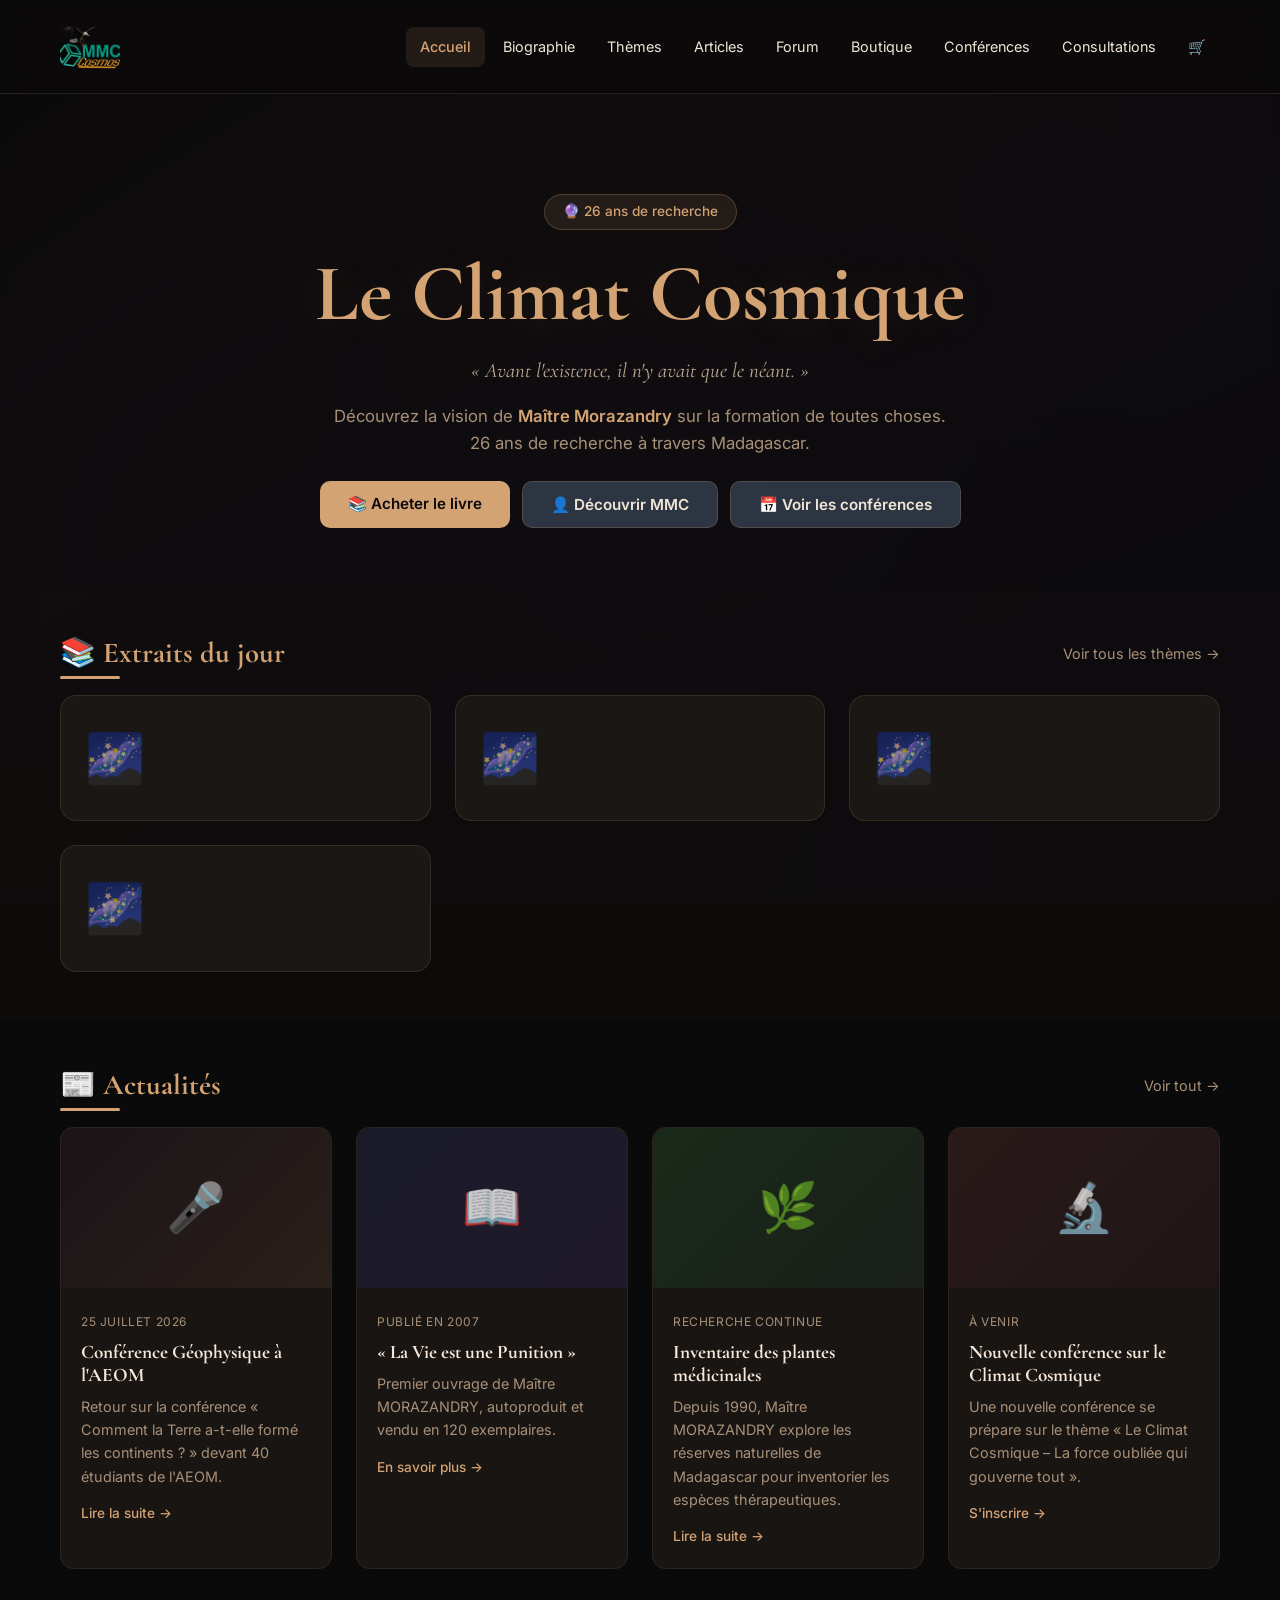
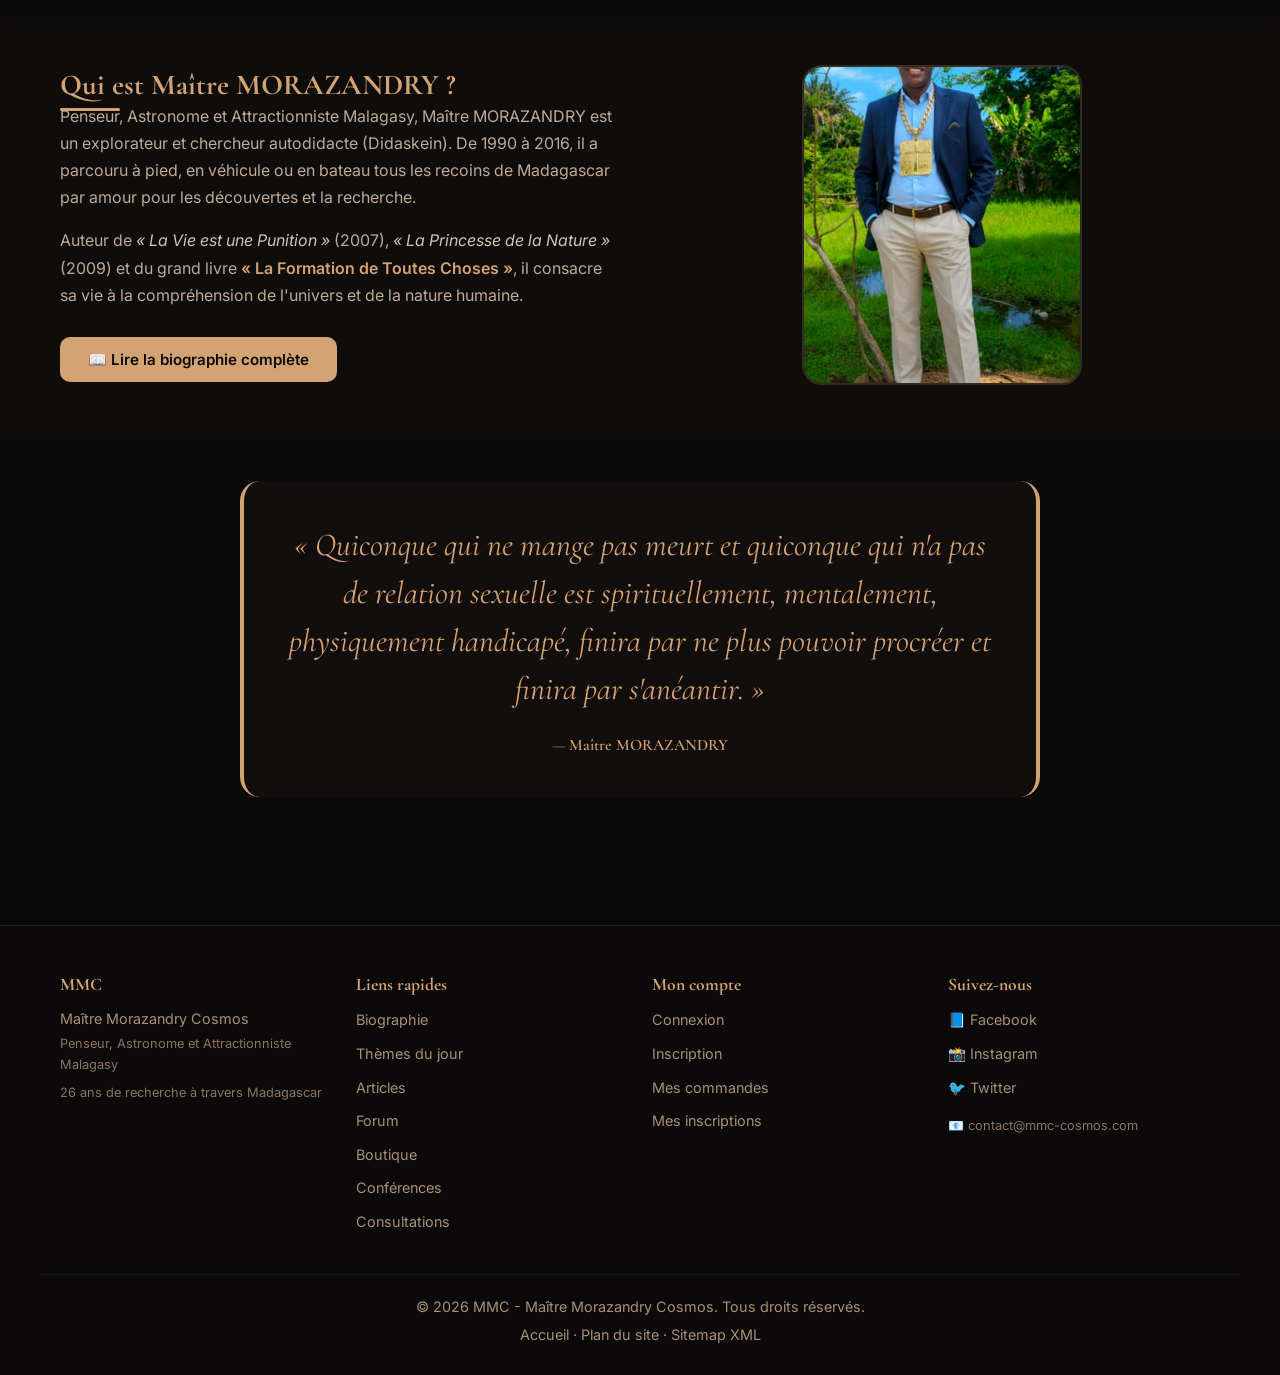
==== commit ec36168b: "Update index.html" ====
--- a/index.html
+++ b/index.html
@@ -3,43 +3,61 @@
 <head>
     <meta charset="UTF-8">
     <meta name="viewport" content="width=device-width, initial-scale=1.0">
-    <meta name="description" content="MMC - Maître Morazandry Cosmos. Penseur, Astronome et Attractionniste Malagasy. 26 ans de recherche à travers Madagascar.">
-    <meta name="keywords" content="Maître Morazandry, MMC, cosmologie, géophysique, philosophie, sagesse malgache, climat cosmique">
+    <meta name="description" content="MMC - Maître Morazandry Cosmos. Penseur, Astronome et Attractionniste Malagasy. 26 ans de recherche à travers Madagascar. Découvrez la formation de toutes choses.">
+    <meta name="keywords" content="Maître Morazandry, MMC, cosmologie, géophysique, philosophie, sagesse malgache, climat cosmique, formation de toutes choses">
+    <meta name="author" content="Maître MORAZANDRY">
+    <meta name="robots" content="index, follow">
+
+    <!-- Open Graph -->
+    <meta property="og:type" content="website">
     <meta property="og:title" content="MMC - Maître Morazandry Cosmos">
-    <meta property="og:description" content="Découvrez la vision de Maître Morazandry sur la formation de toutes choses.">
+    <meta property="og:description" content="Découvrez la vision de Maître Morazandry sur la formation de toutes choses. 26 ans de recherche à travers Madagascar.">
     <meta property="og:image" content="https://jiressclawer-max.github.io/mmc-cosmos/images/og-image.jpg">
-    <title>MMC - Maître Morazandry Cosmos</title>
+    <meta property="og:url" content="https://jiressclawer-max.github.io/mmc-cosmos/">
+    <meta property="og:site_name" content="MMC - Maître Morazandry Cosmos">
+
+    <!-- Twitter Card -->
+    <meta name="twitter:card" content="summary_large_image">
+    <meta name="twitter:title" content="MMC - Maître Morazandry Cosmos">
+    <meta name="twitter:description" content="Découvrez la vision de Maître Morazandry sur la formation de toutes choses.">
+    <meta name="twitter:image" content="https://jiressclawer-max.github.io/mmc-cosmos/images/og-image.jpg">
+
+    <title>MMC - Maître Morazandry Cosmos | La Formation de Toutes Choses</title>
+
+    <!-- Canonical -->
+    <link rel="canonical" href="https://jiressclawer-max.github.io/mmc-cosmos/">
+
+    <!-- Favicon -->
+    <link rel="icon" type="image/png" href="images/favicon.png">
+
+    <!-- Styles -->
     <link rel="stylesheet" href="css/style.css">
+    <link rel="stylesheet" href="css/themes.css">
+
+    <!-- Fonts -->
+    <link rel="preconnect" href="https://fonts.googleapis.com">
+    <link rel="preconnect" href="https://fonts.gstatic.com" crossorigin>
     <link href="https://fonts.googleapis.com/css2?family=Cormorant+Garamond:wght@400;600;700&family=Inter:wght@300;400;500;600&display=swap" rel="stylesheet">
+
+    <!-- Vérification Google Search Console -->
     <meta name="google-site-verification" content="6ykPJbggtJNhB-pc6BRE4VA4tt-X02X2fy1pJTt4bRk" />
 
-    <style>
-        /* Optimisation des images */
-        .logo-img {
-            height: 60px;
-            width: auto;
-            display: block;
-        }
-        .portrait-img {
-            width: 280px;
-            height: 320px;
-            object-fit: cover;
-            border-radius: 20px;
-            border: 2px solid rgba(212, 163, 115, 0.2);
-        }
-        .portrait-placeholder {
-            width: 280px;
-            height: 320px;
-            background: linear-gradient(135deg, #1a1418, #2a1f1a);
-            border: 2px solid rgba(212, 163, 115, 0.2);
-            border-radius: 20px;
-            display: flex;
-            flex-direction: column;
-            align-items: center;
-            justify-content: center;
-            color: #a89078;
-        }
-    </style>
+    <!-- Données structurées Schema.org -->
+    <script type="application/ld+json">
+    {
+        "@context": "https://schema.org",
+        "@type": "WebSite",
+        "name": "MMC - Maître Morazandry Cosmos",
+        "url": "https://jiressclawer-max.github.io/mmc-cosmos/",
+        "description": "Découvrez la vision de Maître Morazandry sur la formation de toutes choses.",
+        "author": {
+            "@type": "Person",
+            "name": "Maître MORAZANDRY",
+            "jobTitle": "Penseur, Astronome et Attractionniste Malagasy"
+        },
+        "inLanguage": "fr"
+    }
+    </script>
 </head>
 <body>
 
@@ -54,24 +72,31 @@
     <!-- ===== CONTENU ===== -->
     <div class="content-overlay">
 
-        <!-- HEADER -->
+        <!-- ===== HEADER ===== -->
         <header class="site-header">
             <div class="container header-inner">
                 <div class="logo">
                     <a href="index.html" aria-label="Accueil MMC">
-                        <img src="images/logo.png" alt="MMC - Maître Morazandry Cosmos" class="logo-img" width="180" height="60" loading="eager" fetchpriority="high" decoding="async">
+                        <img src="images/logo.png" alt="MMC - Maître Morazandry Cosmos" class="logo-img"
+                             width="180" height="60" loading="eager" fetchpriority="high" decoding="async"
+                             onerror="this.style.display='none'; this.nextElementSibling.style.display='flex';">
+                        <span class="logo-text" style="display:none;">
+                            <span class="logo-title">MMC</span>
+                            <span class="logo-sub">Maître Morazandry Cosmos</span>
+                        </span>
                     </a>
                 </div>
 
                 <nav class="main-nav" aria-label="Navigation principale">
                     <a href="index.html" class="nav-link active">Accueil</a>
                     <a href="biographie.html" class="nav-link">Biographie</a>
-                    <a href="#" class="nav-link">Articles</a>
-                    <a href="#" class="nav-link">Forum</a>
-                    <a href="#" class="nav-link">Boutique</a>
-                    <a href="#" class="nav-link">Conférences</a>
-                    <a href="#" class="nav-link">Consultations</a>
-                    <a href="#" class="nav-link cart-link" aria-label="Panier">🛒 <span class="cart-count">0</span></a>
+                    <a href="themes/index.html" class="nav-link">Thèmes</a>
+                    <a href="articles.html" class="nav-link">Articles</a>
+                    <a href="forum.html" class="nav-link">Forum</a>
+                    <a href="boutique.html" class="nav-link">Boutique</a>
+                    <a href="conferences.html" class="nav-link">Conférences</a>
+                    <a href="consultations.html" class="nav-link">Consultations</a>
+                    <a href="panier.html" class="nav-link cart-link" aria-label="Panier">🛒 <span class="cart-count">0</span></a>
                 </nav>
 
                 <button class="mobile-toggle" aria-label="Menu" onclick="toggleMenu()">☰</button>
@@ -81,15 +106,17 @@
             <div class="mobile-menu" id="mobileMenu">
                 <a href="index.html">Accueil</a>
                 <a href="biographie.html">Biographie</a>
-                <a href="#">Articles</a>
-                <a href="#">Forum</a>
-                <a href="#">Boutique</a>
-                <a href="#">Conférences</a>
-                <a href="#">Consultations</a>
+                <a href="themes/index.html">Thèmes du jour</a>
+                <a href="articles.html">Articles</a>
+                <a href="forum.html">Forum</a>
+                <a href="boutique.html">Boutique</a>
+                <a href="conferences.html">Conférences</a>
+                <a href="consultations.html">Consultations</a>
+                <a href="panier.html">Panier</a>
             </div>
         </header>
 
-        <!-- HERO -->
+        <!-- ===== HERO ===== -->
         <section class="hero">
             <div class="container">
                 <span class="hero-badge">🔮 26 ans de recherche</span>
@@ -100,19 +127,53 @@
                     26 ans de recherche à travers Madagascar.
                 </p>
                 <div class="hero-actions">
-                    <a href="#" class="btn btn-primary">📚 Acheter le livre</a>
+                    <a href="boutique.html" class="btn btn-primary">📚 Acheter le livre</a>
                     <a href="biographie.html" class="btn btn-secondary">👤 Découvrir MMC</a>
-                    <a href="#" class="btn btn-secondary">📅 Voir les conférences</a>
-                </div>
-            </div>
-        </section>
-
-        <!-- ACTUALITÉS -->
+                    <a href="conferences.html" class="btn btn-secondary">📅 Voir les conférences</a>
+                </div>
+            </div>
+        </section>
+
+        <!-- ===== EXTRAITS DU JOUR (chargés dynamiquement) ===== -->
+        <section class="section section-themes">
+            <div class="container">
+                <div class="section-header">
+                    <h2 class="section-title">📚 Extraits du jour</h2>
+                    <a href="themes/index.html" class="section-link">Voir tous les thèmes →</a>
+                </div>
+
+                <div id="themes-container" class="themes-grid" data-count="4">
+                    <!-- Squelette de chargement -->
+                    <div class="theme-skeleton">
+                        <div class="skeleton-image"></div>
+                        <div class="skeleton-text"></div>
+                        <div class="skeleton-text short"></div>
+                    </div>
+                    <div class="theme-skeleton">
+                        <div class="skeleton-image"></div>
+                        <div class="skeleton-text"></div>
+                        <div class="skeleton-text short"></div>
+                    </div>
+                    <div class="theme-skeleton">
+                        <div class="skeleton-image"></div>
+                        <div class="skeleton-text"></div>
+                        <div class="skeleton-text short"></div>
+                    </div>
+                    <div class="theme-skeleton">
+                        <div class="skeleton-image"></div>
+                        <div class="skeleton-text"></div>
+                        <div class="skeleton-text short"></div>
+                    </div>
+                </div>
+            </div>
+        </section>
+
+        <!-- ===== ACTUALITÉS ===== -->
         <section class="section">
             <div class="container">
                 <div class="section-header">
                     <h2 class="section-title">📰 Actualités</h2>
-                    <a href="#" class="section-link">Voir tout →</a>
+                    <a href="articles.html" class="section-link">Voir tout →</a>
                 </div>
 
                 <div class="news-grid">
@@ -127,7 +188,7 @@
                             <p class="news-excerpt">
                                 Retour sur la conférence « Comment la Terre a-t-elle formé les continents ? » devant 40 étudiants de l'AEOM.
                             </p>
-                            <a href="#" class="news-link">Lire la suite →</a>
+                            <a href="conferences.html" class="news-link">Lire la suite →</a>
                         </div>
                     </article>
 
@@ -142,7 +203,7 @@
                             <p class="news-excerpt">
                                 Premier ouvrage de Maître MORAZANDRY, autoproduit et vendu en 120 exemplaires.
                             </p>
-                            <a href="#" class="news-link">En savoir plus →</a>
+                            <a href="biographie.html" class="news-link">En savoir plus →</a>
                         </div>
                     </article>
 
@@ -157,7 +218,7 @@
                             <p class="news-excerpt">
                                 Depuis 1990, Maître MORAZANDRY explore les réserves naturelles de Madagascar pour inventorier les espèces thérapeutiques.
                             </p>
-                            <a href="#" class="news-link">Lire la suite →</a>
+                            <a href="biographie.html" class="news-link">Lire la suite →</a>
                         </div>
                     </article>
 
@@ -172,14 +233,14 @@
                             <p class="news-excerpt">
                                 Une nouvelle conférence se prépare sur le thème « Le Climat Cosmique – La force oubliée qui gouverne tout ».
                             </p>
-                            <a href="#" class="news-link">S'inscrire →</a>
+                            <a href="conferences.html" class="news-link">S'inscrire →</a>
                         </div>
                     </article>
                 </div>
             </div>
         </section>
 
-        <!-- PRÉSENTATION MMC -->
+        <!-- ===== PRÉSENTATION MMC ===== -->
         <section class="section section-presentation">
             <div class="container">
                 <div class="presentation-grid">
@@ -196,8 +257,9 @@
                         <a href="biographie.html" class="btn btn-primary">📖 Lire la biographie complète</a>
                     </div>
                     <div class="presentation-image">
-                        <!-- Image avec fallback automatique -->
-                        <img src="images/portrait.jpg" alt="Portrait de Maître Morazandry Cosmos" class="portrait-img" width="280" height="320" loading="lazy" decoding="async" onerror="this.style.display='none'; document.getElementById('portrait-fallback').style.display='flex';">
+                        <img src="images/portrait.jpg" alt="Portrait de Maître Morazandry Cosmos" class="portrait-img"
+                             width="280" height="320" loading="lazy" decoding="async"
+                             onerror="this.style.display='none'; document.getElementById('portrait-fallback').style.display='flex';">
                         <div id="portrait-fallback" class="portrait-placeholder" style="display:none;">
                             <span>🌌</span>
                             <p>Portrait de MMC</p>
@@ -207,7 +269,7 @@
             </div>
         </section>
 
-        <!-- CITATION -->
+        <!-- ===== CITATION ===== -->
         <section class="section section-quote">
             <div class="container">
                 <blockquote class="big-quote">
@@ -217,7 +279,7 @@
             </div>
         </section>
 
-        <!-- FOOTER -->
+        <!-- ===== FOOTER ===== -->
         <footer class="site-footer">
             <div class="container footer-grid">
                 <div>
@@ -230,39 +292,47 @@
                     <h4>Liens rapides</h4>
                     <ul>
                         <li><a href="biographie.html">Biographie</a></li>
-                        <li><a href="#">Articles</a></li>
-                        <li><a href="#">Forum</a></li>
-                        <li><a href="#">Boutique</a></li>
-                        <li><a href="#">Conférences</a></li>
+                        <li><a href="themes/index.html">Thèmes du jour</a></li>
+                        <li><a href="articles.html">Articles</a></li>
+                        <li><a href="forum.html">Forum</a></li>
+                        <li><a href="boutique.html">Boutique</a></li>
+                        <li><a href="conferences.html">Conférences</a></li>
+                        <li><a href="consultations.html">Consultations</a></li>
                     </ul>
                 </div>
                 <div>
                     <h4>Mon compte</h4>
                     <ul>
-                        <li><a href="#">Connexion</a></li>
-                        <li><a href="#">Inscription</a></li>
-                        <li><a href="#">Mes commandes</a></li>
-                        <li><a href="#">Mes inscriptions</a></li>
+                        <li><a href="connexion.html">Connexion</a></li>
+                        <li><a href="inscription.html">Inscription</a></li>
+                        <li><a href="mes-commandes.html">Mes commandes</a></li>
+                        <li><a href="mes-inscriptions.html">Mes inscriptions</a></li>
                     </ul>
                 </div>
                 <div>
                     <h4>Suivez-nous</h4>
                     <ul>
-                        <li><a href="#">📘 Facebook</a></li>
-                        <li><a href="#">📸 Instagram</a></li>
-                        <li><a href="#">🐦 Twitter</a></li>
+                        <li><a href="#" aria-label="Facebook">📘 Facebook</a></li>
+                        <li><a href="#" aria-label="Instagram">📸 Instagram</a></li>
+                        <li><a href="#" aria-label="Twitter">🐦 Twitter</a></li>
                     </ul>
                     <p class="footer-small">📧 contact@mmc-cosmos.com</p>
                 </div>
             </div>
             <div class="container footer-bottom">
-                <p>© 2026 MMC - Maître Morazandry Cosmos. Tous droits réservés.</p>
-                <p><a href="index.html">Accueil</a> · <a href="sitemap.html">Plan du site</a> · <a href="sitemap.xml">Sitemap XML</a></p>
+                <p>© <span class="current-year">2026</span> MMC - Maître Morazandry Cosmos. Tous droits réservés.</p>
+                <p>
+                    <a href="index.html">Accueil</a> ·
+                    <a href="sitemap.html">Plan du site</a> ·
+                    <a href="sitemap.xml">Sitemap XML</a>
+                </p>
             </div>
         </footer>
 
     </div>
 
+    <!-- ===== SCRIPTS ===== -->
     <script src="js/script.js"></script>
+    <script src="js/themes.js"></script>
 </body>
 </html>
--- a/css/style.css
+++ b/css/style.css
@@ -1,43 +1,132 @@
-/* ===== RESET ===== */
-* {
+/* ================================================================
+   MMC - Maître Morazandry Cosmos
+   Fichier : style.css
+   Description : Styles principaux du site
+   Auteur : MMC
+   Dernière mise à jour : 2026
+   ================================================================ */
+
+/* ================================================================
+   1. RESET ET VARIABLES
+   ================================================================ */
+
+*,
+*::before,
+*::after {
     margin: 0;
     padding: 0;
     box-sizing: border-box;
 }
 
+:root {
+    /* Couleurs principales */
+    --color-bg-dark: #0c0a0a;
+    --color-bg-medium: #1a1418;
+    --color-bg-light: #1e1a17;
+    --color-accent: #d4a373;
+    --color-accent-hover: #e5b888;
+    --color-text: #f0e6d8;
+    --color-text-muted: #bfaa95;
+    --color-text-dim: #a89078;
+    --color-text-faint: #8a7560;
+
+    /* Typographie */
+    --font-title: 'Cormorant Garamond', Georgia, serif;
+    --font-body: 'Inter', -apple-system, BlinkMacSystemFont, sans-serif;
+
+    /* Espacements */
+    --container-width: 1200px;
+    --spacing-xs: 8px;
+    --spacing-sm: 16px;
+    --spacing-md: 24px;
+    --spacing-lg: 48px;
+    --spacing-xl: 80px;
+
+    /* Transitions */
+    --transition-fast: 0.2s ease;
+    --transition-normal: 0.3s ease;
+    --transition-slow: 0.6s ease;
+
+    /* Ombres */
+    --shadow-sm: 0 2px 8px rgba(0, 0, 0, 0.3);
+    --shadow-md: 0 8px 20px -6px rgba(0, 0, 0, 0.5);
+    --shadow-lg: 0 12px 30px -10px rgba(212, 163, 115, 0.3);
+    --shadow-glow: 0 0 40px rgba(212, 163, 115, 0.15);
+}
+
 html {
     scroll-behavior: smooth;
+    -webkit-text-size-adjust: 100%;
 }
 
 body {
-    font-family: 'Inter', -apple-system, BlinkMacSystemFont, sans-serif;
-    color: #f0e6d8;
-    background: #0c0a0a;
+    font-family: var(--font-body);
+    font-size: 16px;
     line-height: 1.6;
+    color: var(--color-text);
+    background: var(--color-bg-dark);
     overflow-x: hidden;
-}
-
-/* ===== TYPOGRAPHIE ===== */
+    -webkit-font-smoothing: antialiased;
+    -moz-osx-font-smoothing: grayscale;
+}
+
+/* ================================================================
+   2. TYPOGRAPHIE
+   ================================================================ */
+
 h1, h2, h3, h4, h5, h6 {
-    font-family: 'Cormorant Garamond', Georgia, serif;
+    font-family: var(--font-title);
     font-weight: 700;
     line-height: 1.2;
     color: #f5e7d9;
+    margin-bottom: var(--spacing-sm);
+}
+
+h1 { font-size: clamp(2rem, 5vw, 3.5rem); }
+h2 { font-size: clamp(1.5rem, 3vw, 2.2rem); }
+h3 { font-size: clamp(1.2rem, 2vw, 1.6rem); }
+h4 { font-size: 1.2rem; }
+
+p {
+    margin-bottom: var(--spacing-sm);
+    color: var(--color-text-muted);
 }
 
 a {
     text-decoration: none;
     color: inherit;
-    transition: color 0.2s ease;
-}
-
-/* ===== FOND COSMIQUE ===== */
+    transition: color var(--transition-fast);
+}
+
+a:hover {
+    color: var(--color-accent);
+}
+
+strong {
+    color: var(--color-accent);
+    font-weight: 600;
+}
+
+em {
+    font-style: italic;
+    color: #d4c3b0;
+}
+
+ul, ol {
+    margin-bottom: var(--spacing-sm);
+}
+
+/* ================================================================
+   3. FOND COSMIQUE ANIMÉ
+   ================================================================ */
+
 .cosmic-bg {
     position: fixed;
     inset: 0;
     z-index: 0;
     background: linear-gradient(135deg, #0a0808 0%, #1a1418 30%, #0f0a1a 60%, #080c1a 100%);
     overflow: hidden;
+    pointer-events: none;
 }
 
 .nebula {
@@ -51,8 +140,8 @@
 }
 
 @keyframes nebulaDrift {
-    0% { transform: translateX(-5%) scale(1); opacity: 0.6; }
-    50% { transform: translateX(5%) scale(1.1); opacity: 1; }
+    0%   { transform: translateX(-5%) scale(1); opacity: 0.6; }
+    50%  { transform: translateX(5%) scale(1.1); opacity: 1; }
     100% { transform: translateX(-3%) scale(0.95); opacity: 0.7; }
 }
 
@@ -87,7 +176,7 @@
 }
 
 @keyframes driftStars {
-    0% { background-position: 0% 0%; }
+    0%   { background-position: 0% 0%; }
     100% { background-position: 100% 100%; }
 }
 
@@ -101,15 +190,17 @@
     left: 50%;
     transform: translate(-50%, -50%);
     animation: pulseGlow 8s ease-in-out infinite;
-    pointer-events: none;
 }
 
 @keyframes pulseGlow {
     0%, 100% { transform: translate(-50%, -50%) scale(1); opacity: 0.5; }
-    50% { transform: translate(-50%, -50%) scale(1.3); opacity: 1; }
-}
-
-/* ===== OVERLAY ===== */
+    50%      { transform: translate(-50%, -50%) scale(1.3); opacity: 1; }
+}
+
+/* ================================================================
+   4. OVERLAY ET CONTAINER
+   ================================================================ */
+
 .content-overlay {
     position: relative;
     z-index: 10;
@@ -117,119 +208,170 @@
     backdrop-filter: blur(4px);
     -webkit-backdrop-filter: blur(4px);
     min-height: 100vh;
-}
-
-/* ===== CONTAINER ===== */
+    padding: 1px 0;
+}
+
 .container {
-    max-width: 1200px;
+    max-width: var(--container-width);
     margin: 0 auto;
     padding: 0 20px;
 }
 
-/* ===== HEADER ===== */
+/* ================================================================
+   5. HEADER ET NAVIGATION
+   ================================================================ */
+
 .site-header {
     background: rgba(12, 10, 10, 0.9);
     border-bottom: 1px solid rgba(212, 163, 115, 0.15);
-    padding: 16px 0;
+    padding: var(--spacing-sm) 0;
     position: sticky;
     top: 0;
     z-index: 100;
     backdrop-filter: blur(10px);
+    -webkit-backdrop-filter: blur(10px);
 }
 
 .header-inner {
     display: flex;
     justify-content: space-between;
     align-items: center;
-}
-
+    flex-wrap: wrap;
+    gap: var(--spacing-sm);
+}
+
+/* Logo */
 .logo a {
     display: flex;
+    align-items: center;
+    text-decoration: none;
+}
+
+.logo-img {
+    height: 60px;
+    width: auto;
+    display: block;
+    transition: opacity var(--transition-fast);
+}
+
+.logo-img:hover {
+    opacity: 0.9;
+}
+
+.logo-text {
+    display: flex;
     flex-direction: column;
+    line-height: 1.1;
 }
 
 .logo-title {
-    font-family: 'Cormorant Garamond', serif;
-    font-size: 2rem;
+    font-family: var(--font-title);
+    font-size: 1.8rem;
     font-weight: 700;
-    color: #d4a373;
-    line-height: 1;
+    color: var(--color-accent);
 }
 
 .logo-sub {
     font-size: 0.75rem;
-    color: #bfaa95;
+    color: var(--color-text-muted);
     letter-spacing: 0.05em;
 }
 
+/* Navigation principale */
 .main-nav {
-    display: flex;
-    align-items: center;
-    gap: 8px;
-}
-
-.nav-link {
-    color: #d1d5db;
-    font-size: 0.9rem;
-    padding: 8px 12px;
-    border-radius: 8px;
-    transition: all 0.2s ease;
-    position: relative;
-}
-
-.nav-link:hover {
-    color: #d4a373;
-    background: rgba(212, 163, 115, 0.08);
-}
-
-.nav-link.active {
-    color: #d4a373;
-    background: rgba(212, 163, 115, 0.1);
-}
-
-.cart-link {
     display: flex;
     align-items: center;
     gap: 4px;
+    flex-wrap: wrap;
+}
+
+.nav-link {
+    color: var(--color-text);
+    font-size: 0.9rem;
+    padding: 8px 14px;
+    border-radius: 8px;
+    transition: all var(--transition-fast);
+    position: relative;
+    white-space: nowrap;
+}
+
+.nav-link:hover {
+    color: var(--color-accent);
+    background: rgba(212, 163, 115, 0.08);
+}
+
+.nav-link.active {
+    color: var(--color-accent);
+    background: rgba(212, 163, 115, 0.12);
+    font-weight: 500;
+}
+
+.cart-link {
+    display: flex;
+    align-items: center;
+    gap: 4px;
 }
 
 .cart-count {
-    background: #d4a373;
-    color: #0c0a0a;
+    background: var(--color-accent);
+    color: var(--color-bg-dark);
     font-size: 0.7rem;
     font-weight: 700;
     padding: 2px 7px;
     border-radius: 9999px;
-}
-
+    min-width: 18px;
+    text-align: center;
+}
+
+/* Menu mobile */
 .mobile-toggle {
     display: none;
     background: none;
     border: none;
-    color: #d4a373;
+    color: var(--color-accent);
     font-size: 1.8rem;
     cursor: pointer;
+    padding: 4px 8px;
+    transition: color var(--transition-fast);
+}
+
+.mobile-toggle:hover {
+    color: var(--color-accent-hover);
 }
 
 .mobile-menu {
     display: none;
     flex-direction: column;
-    padding: 12px 20px;
-    background: rgba(12, 10, 10, 0.95);
+    padding: var(--spacing-sm) 20px;
+    background: rgba(12, 10, 10, 0.98);
     border-top: 1px solid rgba(212, 163, 115, 0.1);
+    width: 100%;
+}
+
+.mobile-menu.active {
+    display: flex;
 }
 
 .mobile-menu a {
-    padding: 10px 0;
-    color: #d1d5db;
+    padding: 12px 0;
+    color: var(--color-text);
     border-bottom: 1px solid rgba(255, 255, 255, 0.05);
+    font-size: 0.95rem;
+    transition: color var(--transition-fast);
 }
 
 .mobile-menu a:hover {
-    color: #d4a373;
-}
-
-/* ===== HERO ===== */
+    color: var(--color-accent);
+}
+
+.mobile-menu a:last-child {
+    border-bottom: none;
+}
+
+/* ================================================================
+   6. HERO
+   ================================================================ */
+
 .hero {
     padding: 100px 0 60px;
     text-align: center;
@@ -240,36 +382,42 @@
     display: inline-block;
     background: rgba(212, 163, 115, 0.1);
     border: 1px solid rgba(212, 163, 115, 0.25);
-    color: #d4a373;
+    color: var(--color-accent);
     font-size: 0.85rem;
     padding: 6px 18px;
     border-radius: 9999px;
     margin-bottom: 20px;
+    font-weight: 500;
 }
 
 .hero-title {
     font-size: clamp(2.5rem, 7vw, 5rem);
-    color: #d4a373;
-    margin-bottom: 16px;
-    text-shadow: 0 0 40px rgba(212, 163, 115, 0.15);
+    color: var(--color-accent);
+    margin-bottom: var(--spacing-sm);
+    text-shadow: var(--shadow-glow);
+    line-height: 1.1;
 }
 
 .hero-quote {
-    font-family: 'Cormorant Garamond', serif;
+    font-family: var(--font-title);
     font-style: italic;
     font-size: 1.3rem;
-    color: #bfaa95;
-    margin-bottom: 16px;
+    color: var(--color-text-muted);
+    margin-bottom: var(--spacing-sm);
+    max-width: 700px;
+    margin-left: auto;
+    margin-right: auto;
 }
 
 .hero-text {
     max-width: 640px;
-    margin: 0 auto 32px;
-    color: #a89078;
+    margin: 0 auto var(--spacing-md);
+    color: var(--color-text-dim);
+    font-size: 1.05rem;
 }
 
 .hero-text strong {
-    color: #d4a373;
+    color: var(--color-accent);
 }
 
 .hero-actions {
@@ -277,34 +425,42 @@
     flex-wrap: wrap;
     justify-content: center;
     gap: 12px;
-}
-
-/* ===== BOUTONS ===== */
+    margin-top: var(--spacing-md);
+}
+
+/* ================================================================
+   7. BOUTONS
+   ================================================================ */
+
 .btn {
     display: inline-block;
     padding: 12px 28px;
     border-radius: 10px;
+    font-family: var(--font-body);
     font-weight: 600;
     font-size: 0.95rem;
-    transition: all 0.2s ease;
+    transition: all var(--transition-fast);
     cursor: pointer;
     border: none;
+    text-align: center;
+    line-height: 1.4;
 }
 
 .btn-primary {
-    background: #d4a373;
-    color: #0c0a0a;
+    background: var(--color-accent);
+    color: var(--color-bg-dark);
 }
 
 .btn-primary:hover {
-    background: #e5b888;
+    background: var(--color-accent-hover);
     transform: translateY(-2px);
-    box-shadow: 0 8px 20px -6px rgba(212, 163, 115, 0.4);
+    box-shadow: var(--shadow-md);
+    color: var(--color-bg-dark);
 }
 
 .btn-secondary {
     background: rgba(55, 65, 81, 0.8);
-    color: #f0e6d8;
+    color: var(--color-text);
     border: 1px solid rgba(212, 163, 115, 0.2);
 }
 
@@ -312,25 +468,32 @@
     background: rgba(75, 85, 99, 0.9);
     border-color: rgba(212, 163, 115, 0.4);
     transform: translateY(-2px);
-}
-
-/* ===== SECTIONS ===== */
+    color: var(--color-text);
+}
+
+/* ================================================================
+   8. SECTIONS
+   ================================================================ */
+
 .section {
-    padding: 60px 0;
+    padding: var(--spacing-lg) 0;
 }
 
 .section-header {
     display: flex;
     justify-content: space-between;
     align-items: center;
-    margin-bottom: 32px;
+    margin-bottom: var(--spacing-md);
+    flex-wrap: wrap;
+    gap: var(--spacing-sm);
 }
 
 .section-title {
     font-size: 1.8rem;
-    color: #d4a373;
+    color: var(--color-accent);
     position: relative;
     display: inline-block;
+    margin-bottom: 0;
 }
 
 .section-title::after {
@@ -340,24 +503,28 @@
     left: 0;
     width: 60px;
     height: 3px;
-    background: #d4a373;
+    background: var(--color-accent);
     border-radius: 4px;
 }
 
 .section-link {
-    color: #a89078;
+    color: var(--color-text-dim);
     font-size: 0.9rem;
+    transition: color var(--transition-fast);
 }
 
 .section-link:hover {
-    color: #d4a373;
-}
-
-/* ===== ACTUALITÉS ===== */
+    color: var(--color-accent);
+}
+
+/* ================================================================
+   9. CARTES D'ACTUALITÉS
+   ================================================================ */
+
 .news-grid {
     display: grid;
     grid-template-columns: repeat(auto-fit, minmax(260px, 1fr));
-    gap: 24px;
+    gap: var(--spacing-md);
 }
 
 .news-card {
@@ -365,13 +532,13 @@
     border: 1px solid rgba(212, 163, 115, 0.1);
     border-radius: 14px;
     overflow: hidden;
-    transition: all 0.3s ease;
+    transition: all var(--transition-normal);
 }
 
 .news-card:hover {
     transform: translateY(-4px);
     border-color: rgba(212, 163, 115, 0.3);
-    box-shadow: 0 12px 30px -10px rgba(212, 163, 115, 0.2);
+    box-shadow: var(--shadow-lg);
 }
 
 .news-image {
@@ -392,7 +559,7 @@
 
 .news-date {
     font-size: 0.75rem;
-    color: #a89078;
+    color: var(--color-text-dim);
     text-transform: uppercase;
     letter-spacing: 0.05em;
 }
@@ -405,21 +572,193 @@
 
 .news-excerpt {
     font-size: 0.9rem;
-    color: #a89078;
+    color: var(--color-text-dim);
     margin-bottom: 12px;
+    line-height: 1.6;
 }
 
 .news-link {
     font-size: 0.85rem;
-    color: #d4a373;
+    color: var(--color-accent);
     font-weight: 500;
 }
 
 .news-link:hover {
-    color: #e5b888;
-}
-
-/* ===== PRÉSENTATION ===== */
+    color: var(--color-accent-hover);
+}
+
+/* ================================================================
+   10. SECTION THÈMES DU JOUR
+   ================================================================ */
+
+.section-themes {
+    background: rgba(20, 16, 14, 0.3);
+}
+
+.themes-grid {
+    display: grid;
+    grid-template-columns: repeat(auto-fit, minmax(280px, 1fr));
+    gap: var(--spacing-md);
+}
+
+.theme-card {
+    background: rgba(30, 26, 23, 0.85);
+    border: 1px solid rgba(212, 163, 115, 0.15);
+    border-radius: 16px;
+    overflow: hidden;
+    transition: all var(--transition-normal);
+    backdrop-filter: blur(4px);
+    height: 100%;
+}
+
+.theme-card:hover {
+    transform: translateY(-4px);
+    border-color: rgba(212, 163, 115, 0.4);
+    box-shadow: var(--shadow-lg);
+}
+
+.theme-card-link {
+    display: flex;
+    flex-direction: column;
+    padding: 24px;
+    color: inherit;
+    height: 100%;
+}
+
+.theme-card-header {
+    display: flex;
+    flex-wrap: wrap;
+    gap: 8px;
+    margin-bottom: 12px;
+}
+
+.theme-badge-jour {
+    background: var(--color-accent);
+    color: var(--color-bg-dark);
+    font-size: 0.7rem;
+    font-weight: 700;
+    padding: 3px 12px;
+    border-radius: 9999px;
+    text-transform: uppercase;
+    letter-spacing: 0.05em;
+}
+
+.theme-badge-cat {
+    background: rgba(212, 163, 115, 0.15);
+    color: var(--color-accent);
+    font-size: 0.7rem;
+    font-weight: 500;
+    padding: 3px 12px;
+    border-radius: 9999px;
+    border: 1px solid rgba(212, 163, 115, 0.25);
+    text-transform: uppercase;
+    letter-spacing: 0.05em;
+}
+
+.theme-card-title {
+    font-family: var(--font-title);
+    font-size: 1.3rem;
+    color: #f5e7d9;
+    margin-bottom: 8px;
+    line-height: 1.3;
+}
+
+.theme-card-question {
+    color: var(--color-accent);
+    font-size: 0.9rem;
+    font-weight: 500;
+    margin-bottom: 12px;
+}
+
+.theme-card-citation {
+    font-style: italic;
+    color: var(--color-text-muted);
+    font-size: 0.95rem;
+    padding-left: 14px;
+    border-left: 3px solid rgba(212, 163, 115, 0.3);
+    margin-bottom: 12px;
+    line-height: 1.5;
+}
+
+.theme-card-excerpt {
+    color: var(--color-text-dim);
+    font-size: 0.9rem;
+    line-height: 1.6;
+    margin-bottom: 16px;
+    flex-grow: 1;
+}
+
+.theme-card-footer {
+    display: flex;
+    justify-content: space-between;
+    align-items: center;
+    padding-top: 12px;
+    border-top: 1px solid rgba(212, 163, 115, 0.1);
+    font-size: 0.8rem;
+}
+
+.theme-card-date {
+    color: var(--color-text-faint);
+}
+
+.theme-card-link-txt {
+    color: var(--color-accent);
+    font-weight: 600;
+    transition: color var(--transition-fast);
+}
+
+.theme-card:hover .theme-card-link-txt {
+    color: var(--color-accent-hover);
+}
+
+.no-themes {
+    grid-column: 1 / -1;
+    text-align: center;
+    color: var(--color-text-faint);
+    padding: 40px 0;
+    font-style: italic;
+}
+
+/* Squelette de chargement */
+.theme-skeleton {
+    background: rgba(30, 26, 23, 0.5);
+    border: 1px solid rgba(212, 163, 115, 0.1);
+    border-radius: 16px;
+    padding: 24px;
+    min-height: 300px;
+}
+
+.skeleton-image {
+    height: 100px;
+    background: linear-gradient(90deg, rgba(212, 163, 115, 0.05) 25%, rgba(212, 163, 115, 0.1) 50%, rgba(212, 163, 115, 0.05) 75%);
+    background-size: 200% 100%;
+    animation: skeleton-shimmer 1.5s infinite;
+    border-radius: 8px;
+    margin-bottom: 16px;
+}
+
+.skeleton-text {
+    height: 14px;
+    background: linear-gradient(90deg, rgba(212, 163, 115, 0.05) 25%, rgba(212, 163, 115, 0.1) 50%, rgba(212, 163, 115, 0.05) 75%);
+    background-size: 200% 100%;
+    animation: skeleton-shimmer 1.5s infinite;
+    border-radius: 4px;
+    margin-bottom: 10px;
+}
+
+.skeleton-text.short {
+    width: 60%;
+}
+
+@keyframes skeleton-shimmer {
+    0%   { background-position: -200% 0; }
+    100% { background-position: 200% 0; }
+}
+
+/* ================================================================
+   11. SECTION PRÉSENTATION
+   ================================================================ */
+
 .section-presentation {
     background: rgba(20, 16, 14, 0.5);
 }
@@ -427,13 +766,14 @@
 .presentation-grid {
     display: grid;
     grid-template-columns: 1fr 1fr;
-    gap: 48px;
+    gap: var(--spacing-lg);
     align-items: center;
 }
 
 .presentation-text p {
-    color: #bfaa95;
-    margin-bottom: 16px;
+    color: var(--color-text-muted);
+    margin-bottom: var(--spacing-sm);
+    line-height: 1.7;
 }
 
 .presentation-text .btn {
@@ -455,7 +795,7 @@
     flex-direction: column;
     align-items: center;
     justify-content: center;
-    color: #a89078;
+    color: var(--color-text-dim);
 }
 
 .portrait-placeholder span {
@@ -463,34 +803,48 @@
     margin-bottom: 12px;
 }
 
-/* ===== CITATION ===== */
+.portrait-img {
+    width: 280px;
+    height: 320px;
+    object-fit: cover;
+    border-radius: 20px;
+    border: 2px solid rgba(212, 163, 115, 0.2);
+}
+
+/* ================================================================
+   12. SECTION CITATION
+   ================================================================ */
+
 .section-quote {
     text-align: center;
 }
 
 .big-quote {
-    font-family: 'Cormorant Garamond', serif;
+    font-family: var(--font-title);
     font-size: clamp(1.3rem, 3vw, 2rem);
     font-style: italic;
-    color: #d4a373;
+    color: var(--color-accent);
     max-width: 800px;
     margin: 0 auto;
     line-height: 1.5;
     padding: 40px;
-    border-left: 4px solid #d4a373;
-    border-right: 4px solid #d4a373;
+    border-left: 4px solid var(--color-accent);
+    border-right: 4px solid var(--color-accent);
     border-radius: 20px;
     background: rgba(212, 163, 115, 0.03);
 }
 
 .big-quote footer {
     font-size: 1rem;
-    color: #a89078;
+    color: var(--color-text-dim);
     margin-top: 20px;
     font-style: normal;
 }
 
-/* ===== PAGE BANNIÈRE ===== */
+/* ================================================================
+   13. PAGE BANNIÈRE
+   ================================================================ */
+
 .page-banner {
     padding: 80px 0 40px;
     text-align: center;
@@ -499,25 +853,28 @@
 
 .page-title {
     font-size: clamp(2.5rem, 6vw, 4rem);
-    color: #d4a373;
+    color: var(--color-accent);
     margin-bottom: 12px;
 }
 
 .page-subtitle {
-    color: #bfaa95;
+    color: var(--color-text-muted);
     font-size: 1.1rem;
 }
 
-/* ===== BIOGRAPHIE ===== */
+/* ================================================================
+   14. BIOGRAPHIE
+   ================================================================ */
+
 .bio-container {
     max-width: 900px;
 }
 
 .bio-intro {
     display: flex;
-    gap: 32px;
+    gap: var(--spacing-md);
     align-items: flex-start;
-    margin-bottom: 48px;
+    margin-bottom: var(--spacing-lg);
 }
 
 .bio-portrait {
@@ -531,10 +888,11 @@
     flex-direction: column;
     align-items: center;
     justify-content: center;
-    color: #a89078;
+    color: var(--color-text-dim);
     font-size: 0.8rem;
     text-align: center;
     padding: 10px;
+    overflow: hidden;
 }
 
 .bio-portrait span {
@@ -542,46 +900,62 @@
     margin-bottom: 8px;
 }
 
+.bio-portrait-img {
+    width: 200px;
+    height: 240px;
+    object-fit: cover;
+    border-radius: 16px;
+    border: 2px solid rgba(212, 163, 115, 0.2);
+}
+
 .bio-intro-text p {
-    color: #bfaa95;
-    margin-bottom: 16px;
+    color: var(--color-text-muted);
+    margin-bottom: var(--spacing-sm);
+    line-height: 1.7;
 }
 
 .bio-block {
-    margin-bottom: 40px;
+    margin-bottom: var(--spacing-lg);
 }
 
 .bio-block h2 {
     font-size: 1.6rem;
-    color: #d4a373;
-    margin-bottom: 16px;
+    color: var(--color-accent);
+    margin-bottom: var(--spacing-sm);
     padding-bottom: 8px;
     border-bottom: 1px solid rgba(212, 163, 115, 0.15);
 }
 
 .bio-block p {
-    color: #bfaa95;
-    margin-bottom: 16px;
+    color: var(--color-text-muted);
+    margin-bottom: var(--spacing-sm);
+    line-height: 1.7;
 }
 
 .bio-list {
     list-style: none;
     padding: 0;
-    margin: 16px 0;
+    margin: var(--spacing-sm) 0;
 }
 
 .bio-list li {
     padding: 8px 0 8px 28px;
     position: relative;
-    color: #bfaa95;
+    color: var(--color-text-muted);
     border-bottom: 1px solid rgba(255, 255, 255, 0.04);
+    line-height: 1.6;
+}
+
+.bio-list li:last-child {
+    border-bottom: none;
 }
 
 .bio-list li::before {
     content: '✦';
     position: absolute;
     left: 0;
-    color: #d4a373;
+    color: var(--color-accent);
+    font-size: 1rem;
 }
 
 .bio-list li strong {
@@ -589,73 +963,127 @@
 }
 
 .bio-quote {
-    margin: 48px 0;
+    margin: var(--spacing-lg) 0;
     padding: 32px;
     background: rgba(212, 163, 115, 0.05);
-    border-left: 4px solid #d4a373;
+    border-left: 4px solid var(--color-accent);
     border-radius: 12px;
 }
 
 .bio-quote blockquote {
-    font-family: 'Cormorant Garamond', serif;
+    font-family: var(--font-title);
     font-style: italic;
     font-size: 1.2rem;
-    color: #d4a373;
+    color: var(--color-accent);
     line-height: 1.6;
 }
 
 .bio-quote footer {
     margin-top: 16px;
     font-style: normal;
-    color: #a89078;
+    color: var(--color-text-dim);
     font-size: 0.9rem;
 }
 
 .bio-back {
-    margin-top: 48px;
+    margin-top: var(--spacing-lg);
     text-align: center;
 }
 
-/* ===== FOOTER ===== */
+/* ================================================================
+   15. PLAN DU SITE (SITEMAP)
+   ================================================================ */
+
+.sitemap-grid {
+    display: grid;
+    grid-template-columns: repeat(auto-fit, minmax(280px, 1fr));
+    gap: var(--spacing-lg);
+    margin-bottom: var(--spacing-lg);
+}
+
+.sitemap-block h2 {
+    font-size: 1.4rem;
+    color: var(--color-accent);
+    margin-bottom: var(--spacing-sm);
+}
+
+.sitemap-block ul {
+    list-style: none;
+    padding: 0;
+}
+
+.sitemap-block ul li {
+    padding: 8px 0;
+    border-bottom: 1px solid rgba(255, 255, 255, 0.05);
+}
+
+.sitemap-block ul li a {
+    color: var(--color-text-muted);
+    font-size: 0.95rem;
+    transition: color var(--transition-fast);
+}
+
+.sitemap-block ul li a:hover {
+    color: var(--color-accent);
+}
+
+.sitemap-xml-link {
+    text-align: center;
+    color: var(--color-text-faint);
+    font-size: 0.9rem;
+    padding-top: var(--spacing-md);
+    border-top: 1px solid rgba(212, 163, 115, 0.1);
+}
+
+.sitemap-xml-link a {
+    color: var(--color-accent);
+}
+
+/* ================================================================
+   16. FOOTER
+   ================================================================ */
+
 .site-footer {
     background: rgba(12, 10, 10, 0.95);
     border-top: 1px solid rgba(212, 163, 115, 0.15);
-    padding: 48px 0 24px;
-    margin-top: 80px;
+    padding: var(--spacing-lg) 0 var(--spacing-md);
+    margin-top: var(--spacing-xl);
 }
 
 .footer-grid {
     display: grid;
     grid-template-columns: repeat(auto-fit, minmax(200px, 1fr));
-    gap: 32px;
-    margin-bottom: 32px;
+    gap: var(--spacing-md);
+    margin-bottom: var(--spacing-md);
 }
 
 .site-footer h4 {
-    color: #d4a373;
+    color: var(--color-accent);
     font-size: 1.1rem;
     margin-bottom: 12px;
 }
 
 .site-footer p {
-    color: #a89078;
+    color: var(--color-text-dim);
     font-size: 0.9rem;
+    margin-bottom: 4px;
 }
 
 .footer-sub {
     font-size: 0.8rem !important;
-    color: #8a7560 !important;
+    color: var(--color-text-faint) !important;
     margin-top: 4px;
 }
 
 .footer-small {
     font-size: 0.8rem !important;
-    color: #8a7560 !important;
+    color: var(--color-text-faint) !important;
     margin-top: 8px;
 }
 
 .site-footer ul {
     list-style: none;
+    padding: 0;
 }
 
 .site-footer ul li {
@@ -663,31 +1091,76 @@
 }
 
 .site-footer ul a {
-    color: #a89078;
+    color: var(--color-text-dim);
     font-size: 0.9rem;
+    transition: color var(--transition-fast);
 }
 
 .site-footer ul a:hover {
-    color: #d4a373;
+    color: var(--color-accent);
 }
 
 .footer-bottom {
     border-top: 1px solid rgba(255, 255, 255, 0.05);
     padding-top: 20px;
     text-align: center;
-    color: #6b7280;
+    color: var(--color-text-faint);
     font-size: 0.85rem;
 }
 
 .footer-bottom a {
-    color: #a89078;
+    color: var(--color-text-dim);
+    transition: color var(--transition-fast);
 }
 
 .footer-bottom a:hover {
-    color: #d4a373;
-}
-
-/* ===== RESPONSIVE ===== */
+    color: var(--color-accent);
+}
+
+/* ================================================================
+   17. ANIMATIONS AU SCROLL
+   ================================================================ */
+
+.fade-in {
+    opacity: 0;
+    transform: translateY(20px);
+    transition: opacity 0.6s ease, transform 0.6s ease;
+}
+
+.fade-in.visible {
+    opacity: 1;
+    transform: translateY(0);
+}
+
+/* ================================================================
+   18. ACCESSIBILITÉ
+   ================================================================ */
+
+.sr-only {
+    position: absolute;
+    width: 1px;
+    height: 1px;
+    padding: 0;
+    margin: -1px;
+    overflow: hidden;
+    clip: rect(0, 0, 0, 0);
+    white-space: nowrap;
+    border: 0;
+}
+
+/* Focus visible pour l'accessibilité */
+a:focus-visible,
+button:focus-visible {
+    outline: 2px solid var(--color-accent);
+    outline-offset: 2px;
+    border-radius: 4px;
+}
+
+/* ================================================================
+   19. RESPONSIVE
+   ================================================================ */
+
+/* Tablette */
 @media (max-width: 900px) {
     .main-nav {
         display: none;
@@ -710,8 +1183,19 @@
         align-items: center;
         text-align: center;
     }
-}
-
+
+    .bio-portrait,
+    .bio-portrait-img {
+        width: 180px;
+        height: 220px;
+    }
+
+    .footer-grid {
+        grid-template-columns: 1fr 1fr;
+    }
+}
+
+/* Mobile */
 @media (max-width: 600px) {
     .hero {
         padding: 60px 0 40px;
@@ -721,12 +1205,152 @@
         font-size: 2.2rem;
     }
 
+    .hero-quote {
+        font-size: 1.05rem;
+    }
+
+    .hero-text {
+        font-size: 0.95rem;
+    }
+
     .section {
         padding: 40px 0;
     }
 
+    .section-title {
+        font-size: 1.4rem;
+    }
+
+    .hero-actions {
+        flex-direction: column;
+        align-items: stretch;
+    }
+
     .hero-actions .btn {
         width: 100%;
+    }
+
+    .news-grid,
+    .themes-grid {
+        grid-template-columns: 1fr;
+    }
+
+    .big-quote {
+        padding: 24px;
+        font-size: 1.1rem;
+    }
+
+    .footer-grid {
+        grid-template-columns: 1fr;
         text-align: center;
     }
-}+
+    .bio-block h2 {
+        font-size: 1.3rem;
+    }
+
+    .bio-list li {
+        padding-left: 22px;
+        font-size: 0.92rem;
+    }
+
+    .bio-quote {
+        padding: 20px;
+    }
+
+    .bio-quote blockquote {
+        font-size: 1rem;
+    }
+
+    .sitemap-grid {
+        grid-template-columns: 1fr;
+    }
+}
+
+/* Cartes de thèmes */
+.theme-card-image {
+    width: 100%;
+    height: 180px;
+    object-fit: cover;
+    border-radius: 8px;
+    margin-bottom: 12px;
+}
+
+.theme-card-hashtags {
+    display: flex;
+    flex-wrap: wrap;
+    gap: 6px;
+    margin-top: 12px;
+    padding-top: 12px;
+    border-top: 1px solid rgba(212, 163, 115, 0.1);
+}
+
+.theme-card-hashtag {
+    background: rgba(212, 163, 115, 0.08);
+    color: #b59f88;
+    font-size: 0.7rem;
+    padding: 3px 10px;
+    border-radius: 9999px;
+    border: 1px solid rgba(212, 163, 115, 0.12);
+}
+
+/* Filtres de la page liste */
+.themes-filters {
+    display: flex;
+    flex-wrap: wrap;
+    gap: 12px;
+    margin-bottom: 32px;
+    padding: 20px;
+    background: rgba(30, 26, 23, 0.6);
+    border-radius: 12px;
+    border: 1px solid rgba(212, 163, 115, 0.15);
+}
+
+.themes-filters input,
+.themes-filters select {
+    flex: 1;
+    min-width: 200px;
+    background: rgba(12, 10, 10, 0.8);
+    border: 1px solid rgba(212, 163, 115, 0.2);
+    border-radius: 8px;
+    padding: 10px 14px;
+    color: #f0e6d8;
+    font-size: 0.95rem;
+    font-family: inherit;
+}
+
+.themes-filters input:focus,
+.themes-filters select:focus {
+    outline: none;
+    border-color: #d4a373;
+    box-shadow: 0 0 0 3px rgba(212, 163, 115, 0.15);
+}
+
+/* ================================================================
+   20. IMPRESSION
+   ================================================================ */
+
+@media print {
+    .cosmic-bg,
+    .site-header,
+    .site-footer,
+    .mobile-toggle,
+    .hero-actions {
+        display: none !important;
+    }
+
+    body {
+        background: white;
+        color: black;
+    }
+
+    .content-overlay {
+        background: white;
+        backdrop-filter: none;
+    }
+
+    a {
+        color: black;
+        text-decoration: underline;
+    }
+}
--- a/css/themes.css
+++ b/css/themes.css
@@ -0,0 +1,665 @@
+/* ================================================================
+   MMC - Maître Morazandry Cosmos
+   Fichier : themes.css
+   Description : Styles des pages de thèmes (Jour 1, Jour 2, etc.)
+   Auteur : MMC
+   Dernière mise à jour : 2026
+   ================================================================ */
+
+/* ================================================================
+   1. VARIABLES SPÉCIFIQUES AUX THÈMES
+   ================================================================ */
+
+:root {
+    --theme-card-width: 820px;
+    --theme-bg-card: linear-gradient(145deg, #1e1a17 0%, #2a2420 100%);
+    --theme-bg-citation: rgba(30, 26, 23, 0.7);
+    --theme-bg-question: rgba(212, 163, 115, 0.08);
+    --theme-bg-recherche: #1e1a17;
+    --theme-bg-transition: rgba(30, 26, 23, 0.6);
+    --theme-border: 1px solid rgba(255, 200, 120, 0.10);
+    --theme-shadow: 0 20px 40px rgba(0, 0, 0, 0.8),
+                    0 0 0 1px rgba(255, 180, 80, 0.15) inset;
+}
+
+/* ================================================================
+   2. PAGE DE THÈME (STRUCTURE GÉNÉRALE)
+   ================================================================ */
+
+.theme-page {
+    background: #0c0a0a;
+    display: flex;
+    justify-content: center;
+    align-items: flex-start;
+    min-height: 100vh;
+    font-family: 'Georgia', 'Times New Roman', serif;
+    padding: 40px 20px;
+    position: relative;
+}
+
+/* ================================================================
+   3. CARTE PRINCIPALE DU THÈME
+   ================================================================ */
+
+.theme-card-full {
+    max-width: var(--theme-card-width);
+    width: 100%;
+    background: var(--theme-bg-card);
+    border-radius: 40px;
+    padding: 0 35px 30px;
+    box-shadow: var(--theme-shadow);
+    border: var(--theme-border);
+    color: #f0e6d8;
+    overflow: hidden;
+    position: relative;
+    z-index: 10;
+    transition: all 0.2s;
+}
+
+/* ================================================================
+   4. IMAGE D'EN-TÊTE (HERO)
+   ================================================================ */
+
+.theme-hero {
+    width: calc(100% + 70px);
+    margin: 0 -35px 20px -35px;
+    height: 260px;
+    background: url('../images/themes/jour-1.jpg') center center / cover no-repeat;
+    position: relative;
+    display: flex;
+    align-items: flex-end;
+    justify-content: flex-start;
+    border-bottom: 3px solid rgba(212, 163, 115, 0.3);
+}
+
+/* Image par défaut si l'image spécifique n'est pas définie */
+.theme-hero-default {
+    background: linear-gradient(135deg, #1a1418 0%, #2a1f1a 50%, #1a1418 100%);
+}
+
+.theme-hero .theme-overlay {
+    background: linear-gradient(to top, rgba(12, 10, 10, 0.9) 0%, transparent 100%);
+    width: 100%;
+    padding: 30px 35px 20px;
+}
+
+.theme-badge-jour-full {
+    display: inline-block;
+    background: #d4a373;
+    color: #0c0a0a;
+    font-weight: bold;
+    font-size: 0.8rem;
+    padding: 4px 16px;
+    border-radius: 60px;
+    letter-spacing: 1px;
+    font-family: 'Segoe UI', sans-serif;
+    text-transform: uppercase;
+    margin-bottom: 6px;
+}
+
+.theme-badge-theme-full {
+    display: inline-block;
+    color: #d4a373;
+    font-family: 'Segoe UI', sans-serif;
+    font-size: 0.7rem;
+    letter-spacing: 1px;
+    text-transform: uppercase;
+    background: rgba(212, 163, 115, 0.15);
+    padding: 4px 14px;
+    border-radius: 60px;
+    border: 1px solid rgba(212, 163, 115, 0.25);
+    margin-left: 8px;
+}
+
+/* ================================================================
+   5. TITRES ET SOUS-TITRES
+   ================================================================ */
+
+.theme-titre-principal {
+    font-size: 2.4rem;
+    font-weight: 700;
+    color: #f5e7d9;
+    line-height: 1.2;
+    margin-top: 16px;
+    margin-bottom: 8px;
+    letter-spacing: -0.5px;
+}
+
+.theme-titre-principal span {
+    color: #d4a373;
+}
+
+.theme-sous-titre {
+    font-size: 1.1rem;
+    color: #bfaa95;
+    font-style: italic;
+    margin-bottom: 25px;
+    border-left: 4px solid #d4a373;
+    padding-left: 18px;
+}
+
+/* ================================================================
+   6. BLOC QUESTION
+   ================================================================ */
+
+.theme-question {
+    background: var(--theme-bg-question);
+    border-radius: 24px;
+    padding: 20px 24px;
+    margin: 20px 0 25px 0;
+    border-left: 6px solid #d4a373;
+}
+
+.theme-question p {
+    font-size: 1.4rem;
+    font-weight: 600;
+    color: #f5e7d9;
+    margin: 0;
+    font-family: 'Georgia', serif;
+}
+
+/* ================================================================
+   7. BLOC CITATION
+   ================================================================ */
+
+.theme-citation {
+    background: var(--theme-bg-citation);
+    border-radius: 20px;
+    padding: 28px 30px;
+    margin: 28px 0;
+    border: 1px solid rgba(212, 163, 115, 0.25);
+    box-shadow: 0 8px 0 rgba(0, 0, 0, 0.3);
+    position: relative;
+}
+
+.theme-citation::before {
+    content: "❝";
+    font-size: 4rem;
+    color: #d4a373;
+    opacity: 0.4;
+    position: absolute;
+    top: -8px;
+    left: 10px;
+}
+
+.theme-citation blockquote {
+    font-size: 1.5rem;
+    font-style: italic;
+    color: #f0e6d8;
+    line-height: 1.5;
+    margin: 0;
+    padding-left: 20px;
+}
+
+.theme-citation blockquote::after {
+    content: "❞";
+    font-size: 3rem;
+    color: #d4a373;
+    opacity: 0.4;
+    margin-left: 8px;
+}
+
+.theme-citation-source {
+    text-align: right;
+    font-size: 0.95rem;
+    color: #bfaa95;
+    margin-top: 12px;
+    padding-right: 10px;
+    font-style: normal;
+}
+
+.theme-citation-source strong {
+    color: #d4a373;
+    font-weight: 600;
+}
+
+/* ================================================================
+   8. BLOC EXPLICATION
+   ================================================================ */
+
+.theme-explication {
+    font-size: 1.08rem;
+    line-height: 1.7;
+    color: #e6d9cb;
+    margin: 22px 0;
+}
+
+.theme-explication p {
+    margin-bottom: 16px;
+    color: #e6d9cb;
+}
+
+.theme-explication strong {
+    color: #d4a373;
+    font-weight: 600;
+}
+
+.theme-explication .highlight {
+    background: linear-gradient(to right,
+                rgba(212, 163, 115, 0.15),
+                rgba(212, 163, 115, 0.02));
+    padding: 2px 8px;
+    border-radius: 12px;
+    font-weight: 500;
+}
+
+.theme-explication .surligne {
+    color: #f5cba0;
+}
+
+/* ================================================================
+   9. SÉPARATEUR
+   ================================================================ */
+
+.theme-separateur {
+    text-align: center;
+    font-size: 1.4rem;
+    letter-spacing: 8px;
+    color: #d4a373;
+    opacity: 0.4;
+    margin: 18px 0 14px;
+}
+
+/* ================================================================
+   10. BLOC RECHERCHE / CONTEXTE
+   ================================================================ */
+
+.theme-recherche {
+    background: var(--theme-bg-recherche);
+    border-radius: 20px;
+    padding: 18px 24px;
+    margin: 20px 0;
+    border: 1px solid rgba(255, 200, 120, 0.08);
+}
+
+.theme-recherche p {
+    margin: 6px 0;
+    color: #d4c3b0;
+    font-size: 0.98rem;
+}
+
+.theme-recherche strong {
+    color: #d4a373;
+}
+
+.theme-recherche i {
+    color: #d4a373;
+    font-style: normal;
+    margin-right: 6px;
+}
+
+/* ================================================================
+   11. BLOC TRANSITION
+   ================================================================ */
+
+.theme-transition {
+    margin-top: 28px;
+    background: var(--theme-bg-transition);
+    border-radius: 18px;
+    padding: 18px 24px;
+    border-left: 4px solid #b59f88;
+    font-style: italic;
+    color: #cfc0ae;
+}
+
+.theme-transition strong {
+    color: #d4a373;
+}
+
+/* ================================================================
+   12. PIED DE PAGE DU THÈME (HASHTAGS)
+   ================================================================ */
+
+.theme-footer {
+    margin-top: 18px;
+    padding-top: 18px;
+    border-top: 1px solid rgba(255, 200, 120, 0.12);
+    font-size: 0.95rem;
+    color: #bfaa95;
+    display: flex;
+    flex-wrap: wrap;
+    justify-content: space-between;
+    align-items: center;
+    gap: 12px;
+}
+
+.theme-footer .ref {
+    font-style: italic;
+    line-height: 1.5;
+}
+
+.theme-footer .ref strong {
+    color: #d4a373;
+    font-style: normal;
+}
+
+.theme-footer .ref .author-role {
+    font-size: 0.85rem;
+    color: #a0846b;
+    font-style: normal;
+}
+
+.theme-hashtags {
+    display: flex;
+    flex-wrap: wrap;
+    gap: 8px 12px;
+    margin-top: 12px;
+    font-family: 'Segoe UI', sans-serif;
+    font-size: 0.9rem;
+    color: #b59f88;
+}
+
+.theme-hashtags span {
+    background: rgba(212, 163, 115, 0.08);
+    padding: 4px 12px;
+    border-radius: 40px;
+    border: 1px solid rgba(212, 163, 115, 0.12);
+}
+
+.theme-hashtags span::before {
+    content: "#";
+    color: #d4a373;
+}
+
+/* ================================================================
+   13. NAVIGATION INTERNE AUX THÈMES
+   ================================================================ */
+
+.theme-navigation {
+    display: flex;
+    justify-content: space-between;
+    align-items: center;
+    gap: 12px;
+    margin-top: 40px;
+    padding-top: 20px;
+    border-top: 1px solid rgba(212, 163, 115, 0.15);
+    flex-wrap: wrap;
+}
+
+.theme-navigation a {
+    display: inline-flex;
+    align-items: center;
+    gap: 6px;
+    color: #d4a373;
+    font-size: 0.95rem;
+    padding: 8px 16px;
+    border-radius: 8px;
+    background: rgba(212, 163, 115, 0.08);
+    border: 1px solid rgba(212, 163, 115, 0.2);
+    transition: all 0.2s ease;
+    font-family: 'Segoe UI', sans-serif;
+}
+
+.theme-navigation a:hover {
+    background: rgba(212, 163, 115, 0.15);
+    color: #e5b888;
+    transform: translateY(-2px);
+}
+
+.theme-navigation .theme-nav-home {
+    background: transparent;
+    border: 1px solid rgba(212, 163, 115, 0.15);
+}
+
+/* ================================================================
+   14. BOUTON RETOUR EN HAUT
+   ================================================================ */
+
+.theme-back-top {
+    position: absolute;
+    top: 20px;
+    left: 20px;
+    z-index: 100;
+}
+
+.theme-back-top a {
+    display: inline-flex;
+    align-items: center;
+    gap: 6px;
+    color: #d4a373;
+    font-size: 0.9rem;
+    padding: 8px 16px;
+    border-radius: 8px;
+    background: rgba(12, 10, 10, 0.8);
+    border: 1px solid rgba(212, 163, 115, 0.2);
+    backdrop-filter: blur(8px);
+    transition: all 0.2s ease;
+    font-family: 'Segoe UI', sans-serif;
+}
+
+.theme-back-top a:hover {
+    background: rgba(212, 163, 115, 0.15);
+    color: #e5b888;
+}
+
+/* ================================================================
+   15. LISTE DES THÈMES (page themes/index.html)
+   ================================================================ */
+
+.themes-list {
+    display: grid;
+    grid-template-columns: repeat(auto-fit, minmax(280px, 1fr));
+    gap: 24px;
+    padding: 40px 0;
+}
+
+.theme-list-card {
+    background: rgba(30, 26, 23, 0.85);
+    border: 1px solid rgba(212, 163, 115, 0.15);
+    border-radius: 16px;
+    overflow: hidden;
+    transition: all 0.3s ease;
+    display: flex;
+    flex-direction: column;
+}
+
+.theme-list-card:hover {
+    transform: translateY(-4px);
+    border-color: rgba(212, 163, 115, 0.4);
+    box-shadow: 0 12px 30px -10px rgba(212, 163, 115, 0.3);
+}
+
+.theme-list-image {
+    height: 180px;
+    background: linear-gradient(135deg, #1a1418, #2a1f1a);
+    display: flex;
+    align-items: center;
+    justify-content: center;
+    font-size: 3rem;
+    color: #d4a373;
+    position: relative;
+    overflow: hidden;
+}
+
+.theme-list-image img {
+    width: 100%;
+    height: 100%;
+    object-fit: cover;
+}
+
+.theme-list-content {
+    padding: 20px;
+    flex-grow: 1;
+    display: flex;
+    flex-direction: column;
+}
+
+.theme-list-title {
+    font-family: 'Cormorant Garamond', serif;
+    font-size: 1.25rem;
+    color: #f5e7d9;
+    margin-bottom: 8px;
+    line-height: 1.3;
+}
+
+.theme-list-date {
+    font-size: 0.8rem;
+    color: #8a7560;
+    margin-bottom: 12px;
+}
+
+.theme-list-excerpt {
+    font-size: 0.9rem;
+    color: #a89078;
+    line-height: 1.6;
+    margin-bottom: 16px;
+    flex-grow: 1;
+}
+
+.theme-list-link {
+    color: #d4a373;
+    font-weight: 600;
+    font-size: 0.9rem;
+    transition: color 0.2s ease;
+}
+
+.theme-list-link:hover {
+    color: #e5b888;
+}
+
+/* ================================================================
+   16. RESPONSIVE
+   ================================================================ */
+
+@media (max-width: 900px) {
+    .theme-card-full {
+        border-radius: 32px;
+        padding: 0 28px 24px;
+    }
+
+    .theme-hero {
+        width: calc(100% + 56px);
+        margin: 0 -28px 18px -28px;
+        height: 220px;
+    }
+
+    .theme-hero .theme-overlay {
+        padding: 24px 28px 16px;
+    }
+
+    .theme-titre-principal {
+        font-size: 2rem;
+    }
+
+    .theme-citation blockquote {
+        font-size: 1.3rem;
+    }
+}
+
+@media (max-width: 600px) {
+    .theme-page {
+        padding: 20px 12px;
+    }
+
+    .theme-card-full {
+        padding: 0 18px 20px;
+        border-radius: 28px;
+    }
+
+    .theme-hero {
+        width: calc(100% + 36px);
+        margin: 0 -18px 15px -18px;
+        height: 180px;
+    }
+
+    .theme-hero .theme-overlay {
+        padding: 20px 20px 14px;
+    }
+
+    .theme-titre-principal {
+        font-size: 1.7rem;
+    }
+
+    .theme-sous-titre {
+        font-size: 0.98rem;
+        padding-left: 14px;
+    }
+
+    .theme-citation {
+        padding: 20px;
+    }
+
+    .theme-citation blockquote {
+        font-size: 1.1rem;
+        padding-left: 12px;
+    }
+
+    .theme-question p {
+        font-size: 1.1rem;
+    }
+
+    .theme-explication {
+        font-size: 1rem;
+    }
+
+    .theme-footer {
+        flex-direction: column;
+        align-items: flex-start;
+        gap: 8px;
+    }
+
+    .theme-navigation {
+        flex-direction: column;
+        align-items: stretch;
+    }
+
+    .theme-navigation a {
+        justify-content: center;
+    }
+
+    .theme-back-top {
+        position: relative;
+        top: 0;
+        left: 0;
+        margin-bottom: 16px;
+        text-align: center;
+    }
+
+    .theme-list-image {
+        height: 140px;
+    }
+}
+
+/* ================================================================
+   17. IMPRESSION
+   ================================================================ */
+
+@media print {
+    .theme-page {
+        background: white;
+        padding: 0;
+    }
+
+    .theme-card-full {
+        box-shadow: none;
+        border: 1px solid #ccc;
+        background: white;
+        color: black;
+    }
+
+    .theme-back-top,
+    .theme-navigation {
+        display: none;
+    }
+
+    .theme-hero {
+        height: 120px;
+        border-bottom: 1px solid #ccc;
+    }
+
+    .theme-titre-principal,
+    .theme-explication strong,
+    .theme-citation-source strong {
+        color: #8a6d3b;
+    }
+
+    .theme-explication,
+    .theme-explication p {
+        color: black;
+    }
+
+    .theme-citation {
+        background: #f5f5f5;
+        border: 1px solid #ddd;
+    }
+}
